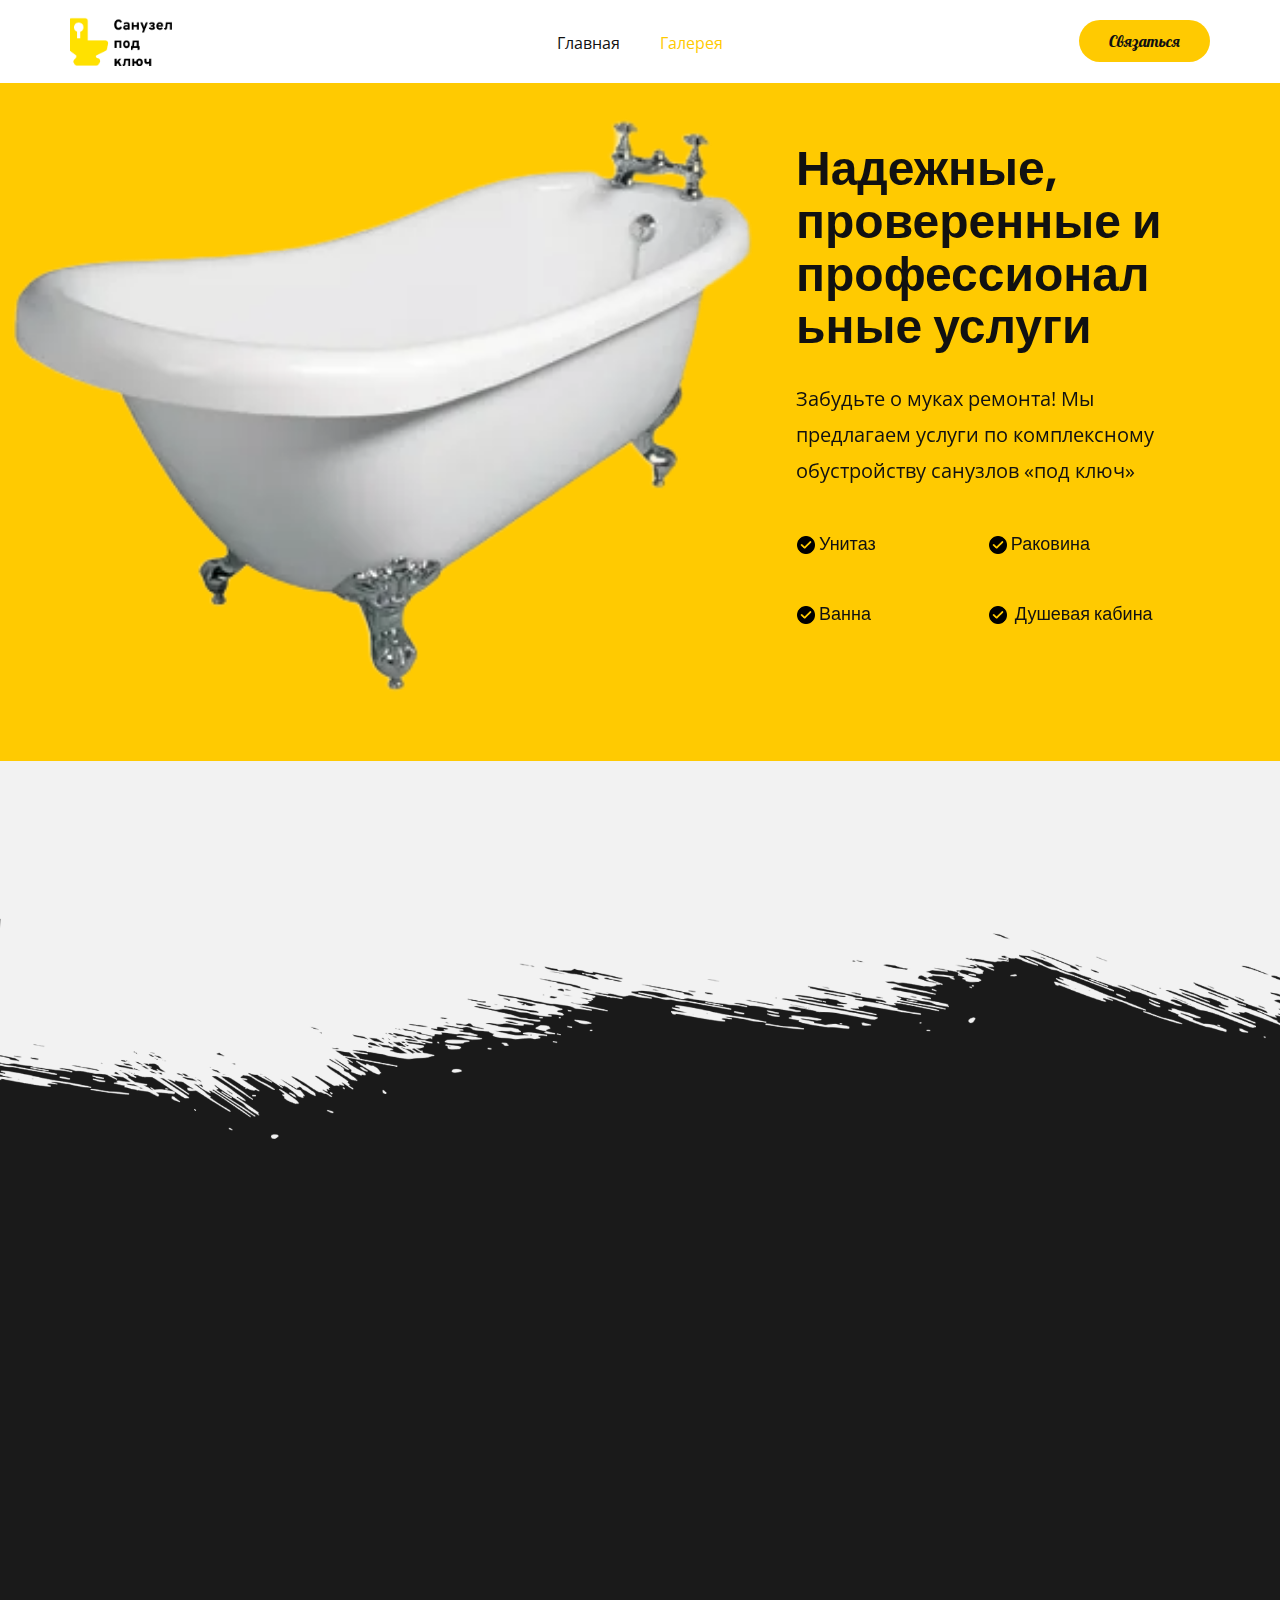
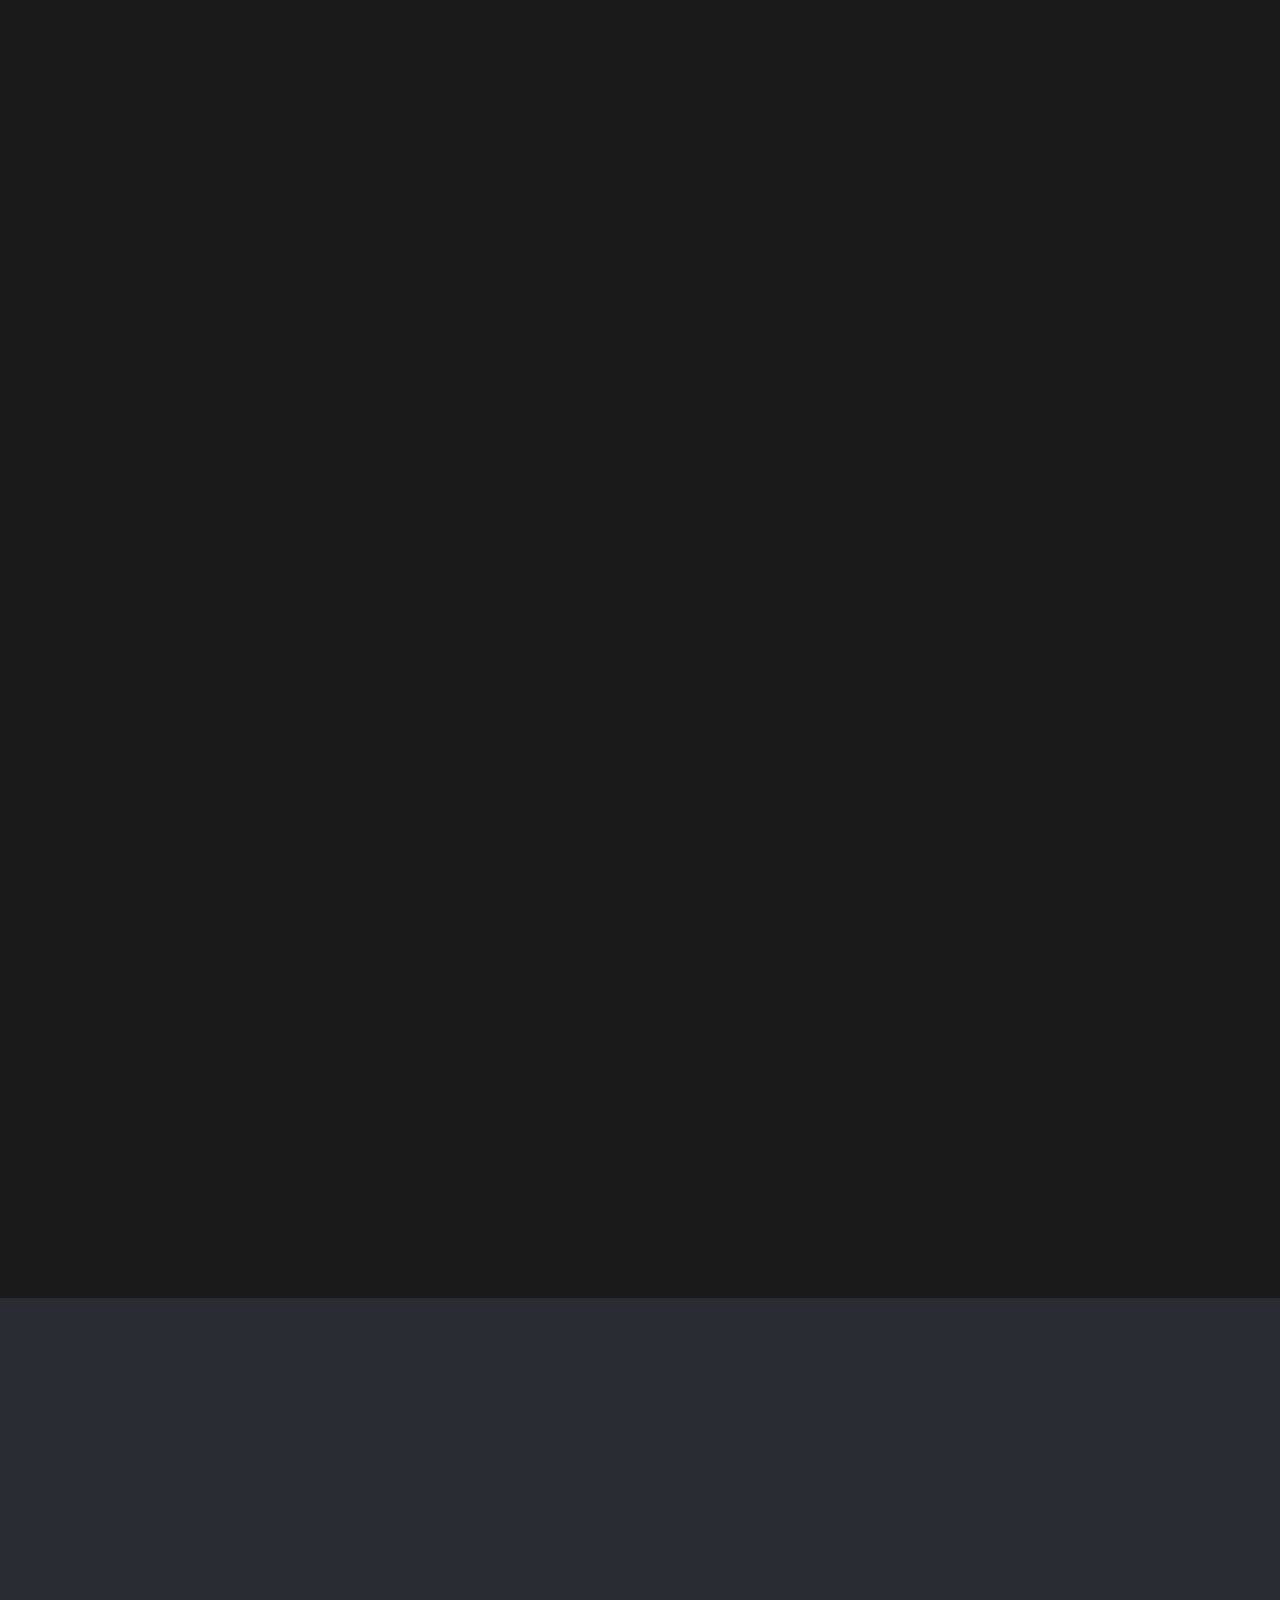
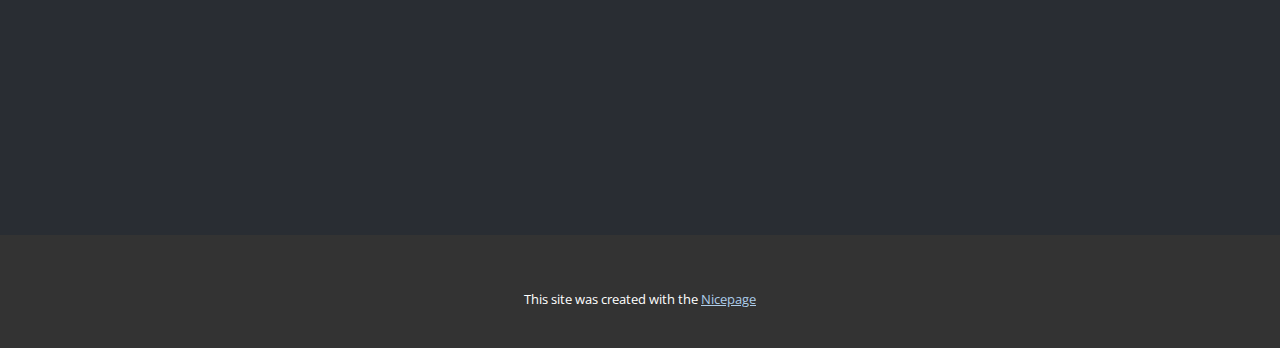
==== Галерея.html @ 9a66c344 "Add files via upload" ====
<!DOCTYPE html>
<html style="font-size: 16px;" lang="ru"><head>
    <meta name="viewport" content="width=device-width, initial-scale=1.0">
    <meta charset="utf-8">
    <meta name="keywords" content="Надежные, проверенные и профессиональные услуги, Ремонтные услуги, Услуги по ремонту дома">
    <meta name="description" content="">
    <title>Галерея</title>
    <link rel="stylesheet" href="nicepage.css" media="screen">
<link rel="stylesheet" href="Галерея.css" media="screen">
    <script class="u-script" type="text/javascript" src="jquery.js" defer=""></script>
    <script class="u-script" type="text/javascript" src="nicepage.js" defer=""></script>
    <meta name="generator" content="Nicepage 7.6.4, nicepage.com">
    
    
    
    
    
    <link id="u-theme-google-font" rel="stylesheet" href="https://fonts.googleapis.com/css?family=Titillium+Web:200,200i,300,300i,400,400i,600,600i,700,700i,900|Open+Sans:300,300i,400,400i,500,500i,600,600i,700,700i,800,800i">
    <link id="u-page-google-font" rel="stylesheet" href="https://fonts.googleapis.com/css?family=Titillium+Web:200,200i,300,300i,400,400i,600,600i,700,700i,900|Lobster:400">
    <script type="application/ld+json">{
		"@context": "http://schema.org",
		"@type": "Organization",
		"name": "",
		"logo": "images/Frame2.png"
}</script>
    <meta name="theme-color" content="#478ac9">
    <meta property="og:title" content="Галерея">
    <meta property="og:type" content="website">
  <meta data-intl-tel-input-cdn-path="intlTelInput/"></head>
  <body data-path-to-root="./" data-include-products="false" class="u-body u-xl-mode" data-lang="ru"><header class="u-clearfix u-header u-header" id="sec-8087"><div class="u-clearfix u-sheet u-valign-middle-lg u-valign-middle-md u-valign-middle-sm u-sheet-1">
        <a href="#" class="u-image u-logo u-image-1" data-image-width="129" data-image-height="62">
          <img class="u-logo-image u-logo-image-1" src="images/Frame2.png">
        </a>
        <nav class="u-menu u-menu-one-level u-offcanvas u-menu-1" data-responsive-from="SM">
          <div class="menu-collapse" style="font-size: 1rem; letter-spacing: 0px;">
            <a class="u-button-style u-custom-left-right-menu-spacing u-custom-padding-bottom u-custom-text-active-color u-custom-top-bottom-menu-spacing u-hamburger-link u-nav-link u-text-active-palette-1-base u-text-hover-palette-2-base" href="#">
              <svg class="u-svg-link" viewBox="0 0 24 24"><use xmlns:xlink="http://www.w3.org/1999/xlink" xlink:href="#menu-hamburger"></use></svg>
              <svg class="u-svg-content" version="1.1" id="menu-hamburger" viewBox="0 0 16 16" x="0px" y="0px" xmlns:xlink="http://www.w3.org/1999/xlink" xmlns="http://www.w3.org/2000/svg"><g><rect y="1" width="16" height="2"></rect><rect y="7" width="16" height="2"></rect><rect y="13" width="16" height="2"></rect>
</g></svg>
            </a>
          </div>
          <div class="u-custom-menu u-nav-container">
            <ul class="u-nav u-unstyled u-nav-1"><li class="u-nav-item"><a class="u-button-style u-nav-link u-text-active-palette-3-base u-text-hover-palette-2-base" href="./" style="padding: 10px 20px;">Главная</a>
</li><li class="u-nav-item"><a class="u-button-style u-nav-link u-text-active-palette-3-base u-text-hover-palette-2-base" href="Галерея.html" style="padding: 10px 20px;">Галерея</a>
</li></ul>
          </div>
          <div class="u-custom-menu u-nav-container-collapse">
            <div class="u-black u-container-style u-inner-container-layout u-opacity u-opacity-95 u-sidenav">
              <div class="u-inner-container-layout u-sidenav-overflow">
                <div class="u-menu-close"></div>
                <ul class="u-align-center u-nav u-popupmenu-items u-unstyled u-nav-2"><li class="u-nav-item"><a class="u-button-style u-nav-link" href="./">Главная</a>
</li><li class="u-nav-item"><a class="u-button-style u-nav-link" href="Галерея.html">Галерея</a>
</li></ul>
              </div>
            </div>
            <div class="u-black u-menu-overlay u-opacity u-opacity-70"></div>
          </div>
        </nav>
        <a href="https://wa.me/79142863040?text=%D0%97%D0%B4%D1%80%D0%B0%D0%B2%D1%81%D1%82%D0%B2%D1%83%D0%B9%D1%82%D0%B5!%20%F0%9F%91%8B%20%D0%A5%D0%BE%D1%87%D1%83%20%D0%B7%D0%B0%D0%BA%D0%B0%D0%B7%D0%B0%D1%82%D1%8C" class="u-align-center u-border-none u-btn u-btn-round u-button-style u-custom-font u-font-lobster u-hover-palette-1-dark-1 u-palette-3-base u-radius-50 u-text-active-white u-btn-1">Связаться</a>
      </div></header>
    <section class="u-align-center u-clearfix u-container-align-center u-palette-3-base u-valign-middle u-section-1" id="sec-9eb9">
      <div class="data-layout-selected u-clearfix u-gutter-0 u-layout-wrap u-layout-wrap-1">
        <div class="u-gutter-0 u-layout">
          <div class="u-layout-row">
            <div class="u-container-style u-image u-layout-cell u-shape-rectangle u-size-33-lg u-size-38-xl u-size-60-md u-size-60-sm u-size-60-xs u-image-1" data-image-width="392" data-image-height="320" data-animation-name="customAnimationIn" data-animation-duration="1500">
              <div class="u-container-layout u-container-layout-1"></div>
            </div>
            <div class="u-container-align-left-lg u-container-align-left-xl u-container-style u-layout-cell u-shape-rectangle u-size-22-xl u-size-27-lg u-size-60-md u-size-60-sm u-size-60-xs u-layout-cell-2" data-animation-name="customAnimationIn" data-animation-duration="1500" data-animation-delay="500">
              <div class="u-container-layout u-valign-middle-lg u-valign-middle-md u-valign-middle-sm u-valign-middle-xs u-container-layout-2">
                <h2 class="u-align-left u-text u-text-1" data-animation-name="customAnimationIn" data-animation-duration="1500" data-animation-delay="500">Надежные, проверенные и профессиональные услуги</h2>
                <ul class="u-align-left u-custom-list u-text u-text-2"> Забудьте о муках ремонта! Мы предлагаем услуги по комплексному обустройству санузлов «под ключ»</ul>
                <div class="u-expanded-width-lg u-expanded-width-xl u-list u-list-1">
                  <div class="u-repeater u-repeater-1">
                    <div class="u-container-align-left u-container-style u-list-item u-repeater-item">
                      <div class="u-container-layout u-similar-container u-valign-middle u-container-layout-3">
                        <h6 class="u-align-left u-text u-text-default u-text-3">
                          <span class="u-file-icon u-icon u-icon-1"><img src="images/711239.png" alt="" style=""></span>Унитаз
                        </h6>
                      </div>
                    </div>
                    <div class="u-container-align-left u-container-style u-list-item u-repeater-item">
                      <div class="u-container-layout u-similar-container u-valign-middle u-container-layout-4">
                        <h6 class="u-align-left u-text u-text-default u-text-4">
                          <span class="u-file-icon u-icon u-icon-2"><img src="images/711239.png" alt="" style=""></span>Раковина
                        </h6>
                      </div>
                    </div>
                    <div class="u-container-align-left u-container-style u-list-item u-repeater-item">
                      <div class="u-container-layout u-similar-container u-valign-middle u-container-layout-5">
                        <h6 class="u-align-left u-text u-text-default u-text-5">
                          <span class="u-file-icon u-icon u-icon-3"><img src="images/711239.png" alt="" style=""></span>Ванна
                        </h6>
                      </div>
                    </div>
                    <div class="u-container-style u-list-item u-repeater-item">
                      <div class="u-container-layout u-similar-container u-valign-middle u-container-layout-6">
                        <h6 class="u-align-left u-text u-text-default u-text-6">
                          <span class="u-file-icon u-icon u-icon-4"><img src="images/711239.png" alt="" style=""></span> Душевая кабина 
                        </h6>
                      </div>
                    </div>
                  </div>
                </div>
              </div>
            </div>
          </div>
        </div>
      </div>
    </section>
    <section class="u-clearfix u-container-align-center u-grey-90 u-section-2" id="carousel_42f3">
      <div class="custom-expanded u-container-align-center-lg u-container-align-center-md u-container-align-center-sm u-container-align-center-xl u-container-style u-expanded-width u-group u-image u-image-1" data-image-width="1980" data-image-height="1132">
        <div class="u-container-layout u-valign-top-lg u-valign-top-md u-valign-top-sm u-valign-top-xl u-container-layout-1">
          <h2 class="u-align-center u-text u-text-body-color u-text-default u-text-1" data-animation-name="customAnimationIn" data-animation-duration="1500">Услуги по ремонту дома</h2>
        </div>
      </div>
      <div class="u-list u-list-1">
        <div class="u-repeater u-repeater-1">
          <div class="u-container-align-center u-container-style u-list-item u-repeater-item u-shape-rectangle u-white u-list-item-1" data-animation-name="customAnimationIn" data-animation-duration="1500">
            <div class="u-container-layout u-similar-container u-container-layout-2">
              <img class="u-expanded-width u-image u-image-default u-image-2" src="images/9801a545-861e-408c-8f22-5eb6ae32444e.jpg" alt="" data-image-width="720" data-image-height="540" data-animation-name="customAnimationIn" data-animation-duration="1500" data-animation-delay="500">
              <h4 class="u-align-center u-text u-text-2"> Демонтаж старой сантехники и отделки</h4>
              <p class="u-align-center u-text u-text-3"> Полное удаление существующих сантехнических приборов, плитки, кафеля, труб и других элементов</p>
              <a href="https://wa.me/79142863040?text=%D0%97%D0%B4%D1%80%D0%B0%D0%B2%D1%81%D1%82%D1%83%D0%B9%D1%82%D0%B5%2C%20" class="u-border-1 u-border-active-black u-border-hover-black u-border-no-left u-border-no-right u-border-no-top u-border-palette-3-base u-bottom-left-radius-0 u-bottom-right-radius-0 u-btn u-button-style u-none u-radius-0 u-text-active-black u-text-body-color u-text-hover-black u-top-left-radius-0 u-top-right-radius-0 u-btn-1">более</a>
            </div>
          </div>
          <div class="u-container-align-center u-container-style u-list-item u-repeater-item u-shape-rectangle u-video-cover u-white u-list-item-2" data-animation-name="customAnimationIn" data-animation-duration="1500">
            <div class="u-container-layout u-similar-container u-container-layout-3">
              <img class="u-expanded-width u-image u-image-default u-image-3" src="images/3b8713b0-28b4-4781-8b70-56926ff6fe3f.jpg" alt="" data-image-width="1024" data-image-height="767" data-animation-name="customAnimationIn" data-animation-duration="1500" data-animation-delay="500">
              <h4 class="u-align-center u-text u-text-4"> Замена и монтаж инженерных коммуникаций</h4>
              <p class="u-align-center u-text u-text-5"> Установка новых труб водоснабжения и канализации, электропроводки, вентиляции (при необходимости)</p>
              <a href="https://wa.me/79142863040?text=%D0%97%D0%B4%D1%80%D0%B0%D0%B2%D1%81%D1%82%D1%83%D0%B9%D1%82%D0%B5%2C%20" class="u-border-1 u-border-active-black u-border-hover-black u-border-no-left u-border-no-right u-border-no-top u-border-palette-3-base u-bottom-left-radius-0 u-bottom-right-radius-0 u-btn u-button-style u-none u-radius-0 u-text-active-black u-text-body-color u-text-hover-black u-top-left-radius-0 u-top-right-radius-0 u-btn-2">более</a>
            </div>
          </div>
          <div class="u-container-align-center u-container-style u-list-item u-repeater-item u-shape-rectangle u-video-cover u-white u-list-item-3" data-animation-name="customAnimationIn" data-animation-duration="1500">
            <div class="u-container-layout u-similar-container u-container-layout-4">
              <img class="u-expanded-width u-image u-image-default u-image-4" src="images/6793c546-1911-4215-a4c8-1e9857c5fb54.jpg" alt="" data-image-width="720" data-image-height="478" data-animation-name="customAnimationIn" data-animation-duration="1500" data-animation-delay="500">
              <h4 class="u-align-center u-text u-text-6"> Выравнивание стен и пола</h4>
              <p class="u-align-center u-text u-text-7"> Подготовка поверхностей под финишную отделку, включая штукатурку, стяжку или другие методы выравнивания</p>
              <a href="https://wa.me/79142863040?text=%D0%97%D0%B4%D1%80%D0%B0%D0%B2%D1%81%D1%82%D1%83%D0%B9%D1%82%D0%B5%2C%20" class="u-border-1 u-border-active-black u-border-hover-black u-border-no-left u-border-no-right u-border-no-top u-border-palette-3-base u-bottom-left-radius-0 u-bottom-right-radius-0 u-btn u-button-style u-none u-radius-0 u-text-active-black u-text-body-color u-text-hover-black u-top-left-radius-0 u-top-right-radius-0 u-btn-3">более</a>
            </div>
          </div>
          <div class="u-container-align-center u-container-style u-list-item u-repeater-item u-shape-rectangle u-video-cover u-white u-list-item-4" data-animation-name="customAnimationIn" data-animation-duration="1500">
            <div class="u-container-layout u-similar-container u-container-layout-5">
              <img class="u-expanded-width u-image u-image-default u-image-5" src="images/0df9e9aa-82dd-4b32-9710-0479b8a39a1d.jpg" alt="" data-image-width="907" data-image-height="600" data-animation-name="customAnimationIn" data-animation-duration="1500" data-animation-delay="500">
              <h4 class="u-align-center u-text u-text-8"> Гидроизоляция</h4>
              <p class="u-align-center u-text u-text-9"> Обработка поверхностей специальными материалами для защиты от протечек и влаги</p>
              <a href="https://wa.me/79142863040?text=%D0%97%D0%B4%D1%80%D0%B0%D0%B2%D1%81%D1%82%D1%83%D0%B9%D1%82%D0%B5%2C%20" class="u-border-1 u-border-active-black u-border-hover-black u-border-no-left u-border-no-right u-border-no-top u-border-palette-3-base u-bottom-left-radius-0 u-bottom-right-radius-0 u-btn u-button-style u-none u-radius-0 u-text-active-black u-text-body-color u-text-hover-black u-top-left-radius-0 u-top-right-radius-0 u-btn-4">более</a>
            </div>
          </div>
          <div class="u-container-align-center u-container-style u-list-item u-repeater-item u-shape-rectangle u-video-cover u-white u-list-item-5" data-animation-name="customAnimationIn" data-animation-duration="1500">
            <div class="u-container-layout u-similar-container u-container-layout-6">
              <img class="u-expanded-width u-image u-image-default u-image-6" src="images/3acc1575-b8d4-4ff4-a836-83be0a77e858.jpg" alt="" data-image-width="921" data-image-height="771" data-animation-name="customAnimationIn" data-animation-duration="1500" data-animation-delay="500">
              <h4 class="u-align-center u-text u-text-10"> Укладка плитки и керамогранита</h4>
              <p class="u-align-center u-text u-text-11"> Полная облицовка стен и пола выбранным материалом с учетом дизайна и пожеланий заказчика</p>
              <a href="https://wa.me/79142863040?text=%D0%97%D0%B4%D1%80%D0%B0%D0%B2%D1%81%D1%82%D1%83%D0%B9%D1%82%D0%B5%2C%20" class="u-border-1 u-border-active-black u-border-hover-black u-border-no-left u-border-no-right u-border-no-top u-border-palette-3-base u-bottom-left-radius-0 u-bottom-right-radius-0 u-btn u-button-style u-none u-radius-0 u-text-active-black u-text-body-color u-text-hover-black u-top-left-radius-0 u-top-right-radius-0 u-btn-5">более</a>
            </div>
          </div>
          <div class="u-container-align-center u-container-style u-list-item u-repeater-item u-shape-rectangle u-video-cover u-white u-list-item-6" data-animation-name="customAnimationIn" data-animation-duration="1500">
            <div class="u-container-layout u-similar-container u-container-layout-7">
              <img class="u-expanded-width u-image u-image-default u-image-7" src="images/3343b7f2-f7bc-4f49-964b-4ce12bfbbf09.jpg" alt="" data-image-width="640" data-image-height="426" data-animation-name="customAnimationIn" data-animation-duration="1500" data-animation-delay="500">
              <h4 class="u-align-center u-text u-text-12"> Установка сантехники</h4>
              <p class="u-align-center u-text u-text-13"> Монтаж унитаза, ванны или душевой кабины, раковины, смесителей и других сантехнических приборов</p>
              <a href="https://wa.me/79142863040?text=%D0%97%D0%B4%D1%80%D0%B0%D0%B2%D1%81%D1%82%D1%83%D0%B9%D1%82%D0%B5%2C%20" class="u-border-1 u-border-active-black u-border-hover-black u-border-no-left u-border-no-right u-border-no-top u-border-palette-3-base u-bottom-left-radius-0 u-bottom-right-radius-0 u-btn u-button-style u-none u-radius-0 u-text-active-black u-text-body-color u-text-hover-black u-top-left-radius-0 u-top-right-radius-0 u-btn-6">более</a>
            </div>
          </div>
          <div class="u-container-align-center u-container-style u-list-item u-repeater-item u-shape-rectangle u-video-cover u-white u-list-item-7" data-animation-name="customAnimationIn" data-animation-duration="1500">
            <div class="u-container-layout u-similar-container u-container-layout-8">
              <img class="u-expanded-width u-image u-image-default u-image-8" src="images/76a66b81-14d6-48b7-846d-69d924cca80f.jpg" alt="" data-image-width="1024" data-image-height="768" data-animation-name="customAnimationIn" data-animation-duration="1500" data-animation-delay="500">
              <h4 class="u-align-center u-text u-text-14"> Монтаж подвесных потолков (при необходимости)</h4>
              <p class="u-align-center u-text u-text-15"> Установка потолков из гипсокартона, пластика или других материалов</p>
              <a href="https://wa.me/79142863040?text=%D0%97%D0%B4%D1%80%D0%B0%D0%B2%D1%81%D1%82%D1%83%D0%B9%D1%82%D0%B5%2C%20" class="u-border-1 u-border-active-black u-border-hover-black u-border-no-left u-border-no-right u-border-no-top u-border-palette-3-base u-bottom-left-radius-0 u-bottom-right-radius-0 u-btn u-button-style u-none u-radius-0 u-text-active-black u-text-body-color u-text-hover-black u-top-left-radius-0 u-top-right-radius-0 u-btn-7">более</a>
            </div>
          </div>
          <div class="u-container-align-center u-container-style u-list-item u-repeater-item u-shape-rectangle u-video-cover u-white u-list-item-8" data-animation-name="customAnimationIn" data-animation-duration="1500">
            <div class="u-container-layout u-similar-container u-container-layout-9">
              <img class="u-expanded-width u-image u-image-default u-image-9" src="images/325c19c7-7623-495a-afba-91f4fcc98040.jpg" alt="" data-image-width="1083" data-image-height="720" data-animation-name="customAnimationIn" data-animation-duration="1500" data-animation-delay="500">
              <h4 class="u-align-center u-text u-text-16"> Установка освещения и электрофурнитуры</h4>
              <p class="u-align-center u-text u-text-17"> Монтаж светильников, выключателей, розеток и других электротехнических элементов</p>
              <a href="https://wa.me/79142863040?text=%D0%97%D0%B4%D1%80%D0%B0%D0%B2%D1%81%D1%82%D1%83%D0%B9%D1%82%D0%B5%2C%20" class="u-border-1 u-border-active-black u-border-hover-black u-border-no-left u-border-no-right u-border-no-top u-border-palette-3-base u-bottom-left-radius-0 u-bottom-right-radius-0 u-btn u-button-style u-none u-radius-0 u-text-active-black u-text-body-color u-text-hover-black u-top-left-radius-0 u-top-right-radius-0 u-btn-8">более</a>
            </div>
          </div>
          <div class="u-container-align-center u-container-style u-list-item u-repeater-item u-shape-rectangle u-video-cover u-white u-list-item-9" data-animation-name="customAnimationIn" data-animation-duration="1500">
            <div class="u-container-layout u-similar-container u-container-layout-10">
              <img class="u-expanded-width u-image u-image-default u-image-10" src="images/c8816fa2-71f1-4cd1-ae30-367daa8d033f.jpg" alt="" data-image-width="1024" data-image-height="1024" data-animation-name="customAnimationIn" data-animation-duration="1500" data-animation-delay="500">
              <h4 class="u-align-center u-text u-text-18"> Уборка и вывоз мусора</h4>
              <p class="u-align-center u-text u-text-19"> Полная уборка помещения после завершения ремонтных работ и вывоз строительного мусора</p>
              <a href="https://wa.me/79142863040?text=%D0%97%D0%B4%D1%80%D0%B0%D0%B2%D1%81%D1%82%D1%83%D0%B9%D1%82%D0%B5%2C%20" class="u-border-1 u-border-active-black u-border-hover-black u-border-no-left u-border-no-right u-border-no-top u-border-palette-3-base u-bottom-left-radius-0 u-bottom-right-radius-0 u-btn u-button-style u-none u-radius-0 u-text-active-black u-text-body-color u-text-hover-black u-top-left-radius-0 u-top-right-radius-0 u-btn-9">более</a>
            </div>
          </div>
        </div>
      </div>
    </section>
    <section class="u-clearfix u-container-align-center u-palette-5-dark-3 u-section-3" id="sec-f7f5">
      <div class="u-clearfix u-sheet u-valign-middle u-sheet-1">
        <div class="data-layout-selected u-clearfix u-expanded-width u-layout-wrap u-layout-wrap-1">
          <div class="u-layout">
            <div class="u-layout-row">
              <div class="u-container-style u-layout-cell u-size-30 u-layout-cell-1" data-animation-name="customAnimationIn" data-animation-duration="1500" data-animation-delay="500" data-animation-direction="">
                <div class="u-container-layout u-valign-top u-container-layout-1">
                  <span class="u-align-center u-file-icon u-icon u-icon-1"><img src="images/733585.png" alt=""></span>
                  <h4 class="u-align-center u-text u-text-1">Поддержка WhatsApp</h4>
                  <p class="u-align-center u-text u-text-default-lg u-text-default-md u-text-default-xl u-text-2">Добавьте нас в WhatsApp и отправляйте запросы для мгновенного ответа.</p>
                  <a href="https://wa.me/79142863040?text=%D0%97%D0%B4%D1%80%D0%B0%D0%B2%D1%81%D1%82%D0%B2%D1%83%D0%B9%D1%82%D0%B5!%20%F0%9F%91%8B%20%D0%A5%D0%BE%D1%87%D1%83%20%D0%B7%D0%B0%D0%BA%D0%B0%D0%B7%D0%B0%D1%82%D1%8C" class="u-active-palette-3-light-1 u-btn u-button-style u-custom u-hover-palette-3-light-1 u-palette-3-base u-btn-1" data-animation-name="" data-animation-duration="0" data-animation-delay="0" data-animation-direction="">+7 914 286-30-40 </a>
                </div>
              </div>
              <div class="cell-temp-clone u-container-style u-layout-cell u-size-30 u-layout-cell-2" data-animation-name="customAnimationIn" data-animation-duration="1500" data-animation-delay="500" data-animation-direction="">
                <div class="u-container-layout u-valign-top-lg u-valign-top-md u-valign-top-sm u-valign-top-xs u-container-layout-2">
                  <span class="u-align-center u-file-icon u-icon u-icon-2"><img src="images/Frame14255.png" alt=""></span>
                  <h4 class="u-align-center u-text u-text-3">SOTORU</h4>
                  <p class="u-align-center u-text u-text-4">Наш Разработчик и Пиар-Агент<br>
                    <br>Свяжитесь с нами!
                  </p>
                  <a href="https://t.me/sotoru_profile" class="u-active-palette-3-light-1 u-btn u-button-style u-custom u-hover-palette-3-light-1 u-palette-3-base u-btn-2" data-animation-name="" data-animation-duration="0" data-animation-delay="0" data-animation-direction="">sOTORU </a>
                </div>
              </div>
            </div>
          </div>
        </div>
      </div>
    </section>
    
    
    
    <footer class="u-align-center u-clearfix u-container-align-center u-footer u-grey-80 u-footer" id="sec-d364"><div class="u-clearfix u-sheet u-sheet-1"></div></footer>
    <section class="u-backlink u-clearfix u-grey-80">
      <p class="u-text">
        <span>This site was created with the </span>
        <a class="u-link" href="https://nicepage.com/" target="_blank" rel="nofollow">
          <span>Nicepage</span>
        </a>
      </p>
    </section>
  
</body></html>
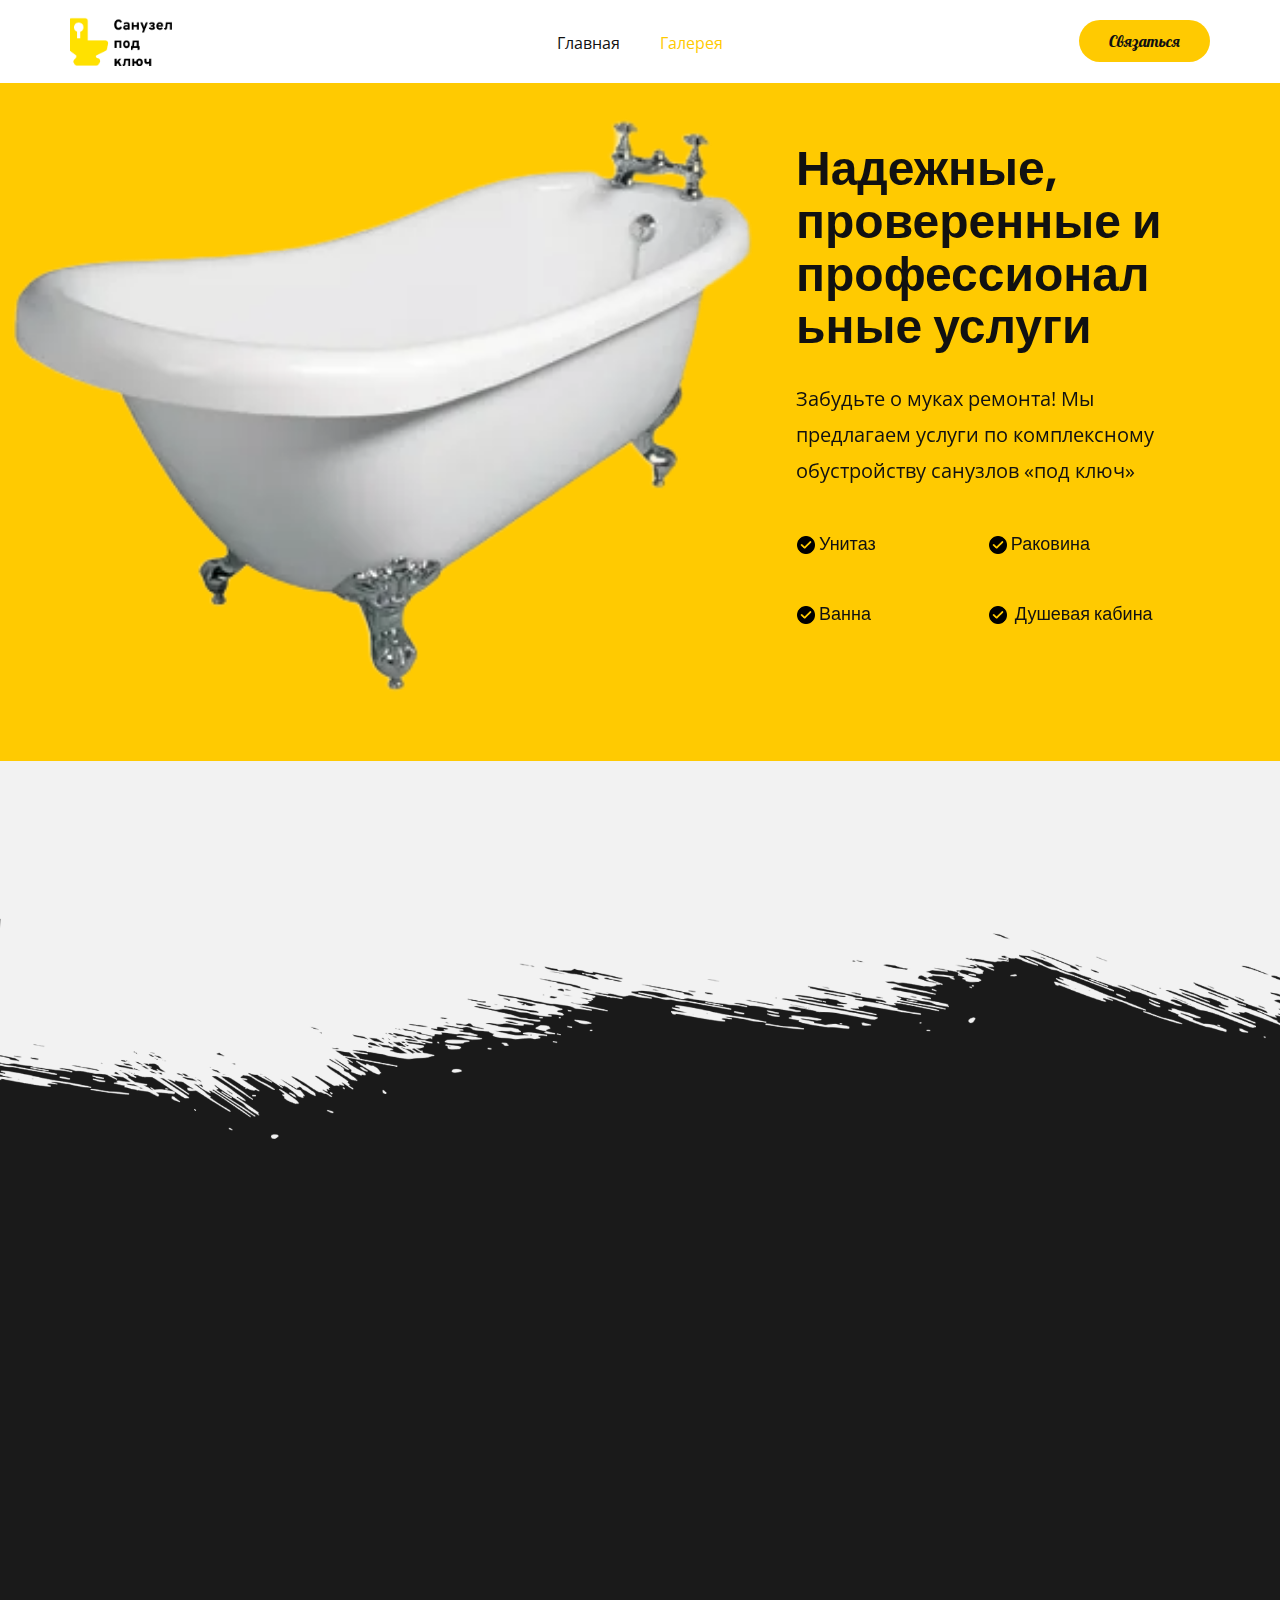
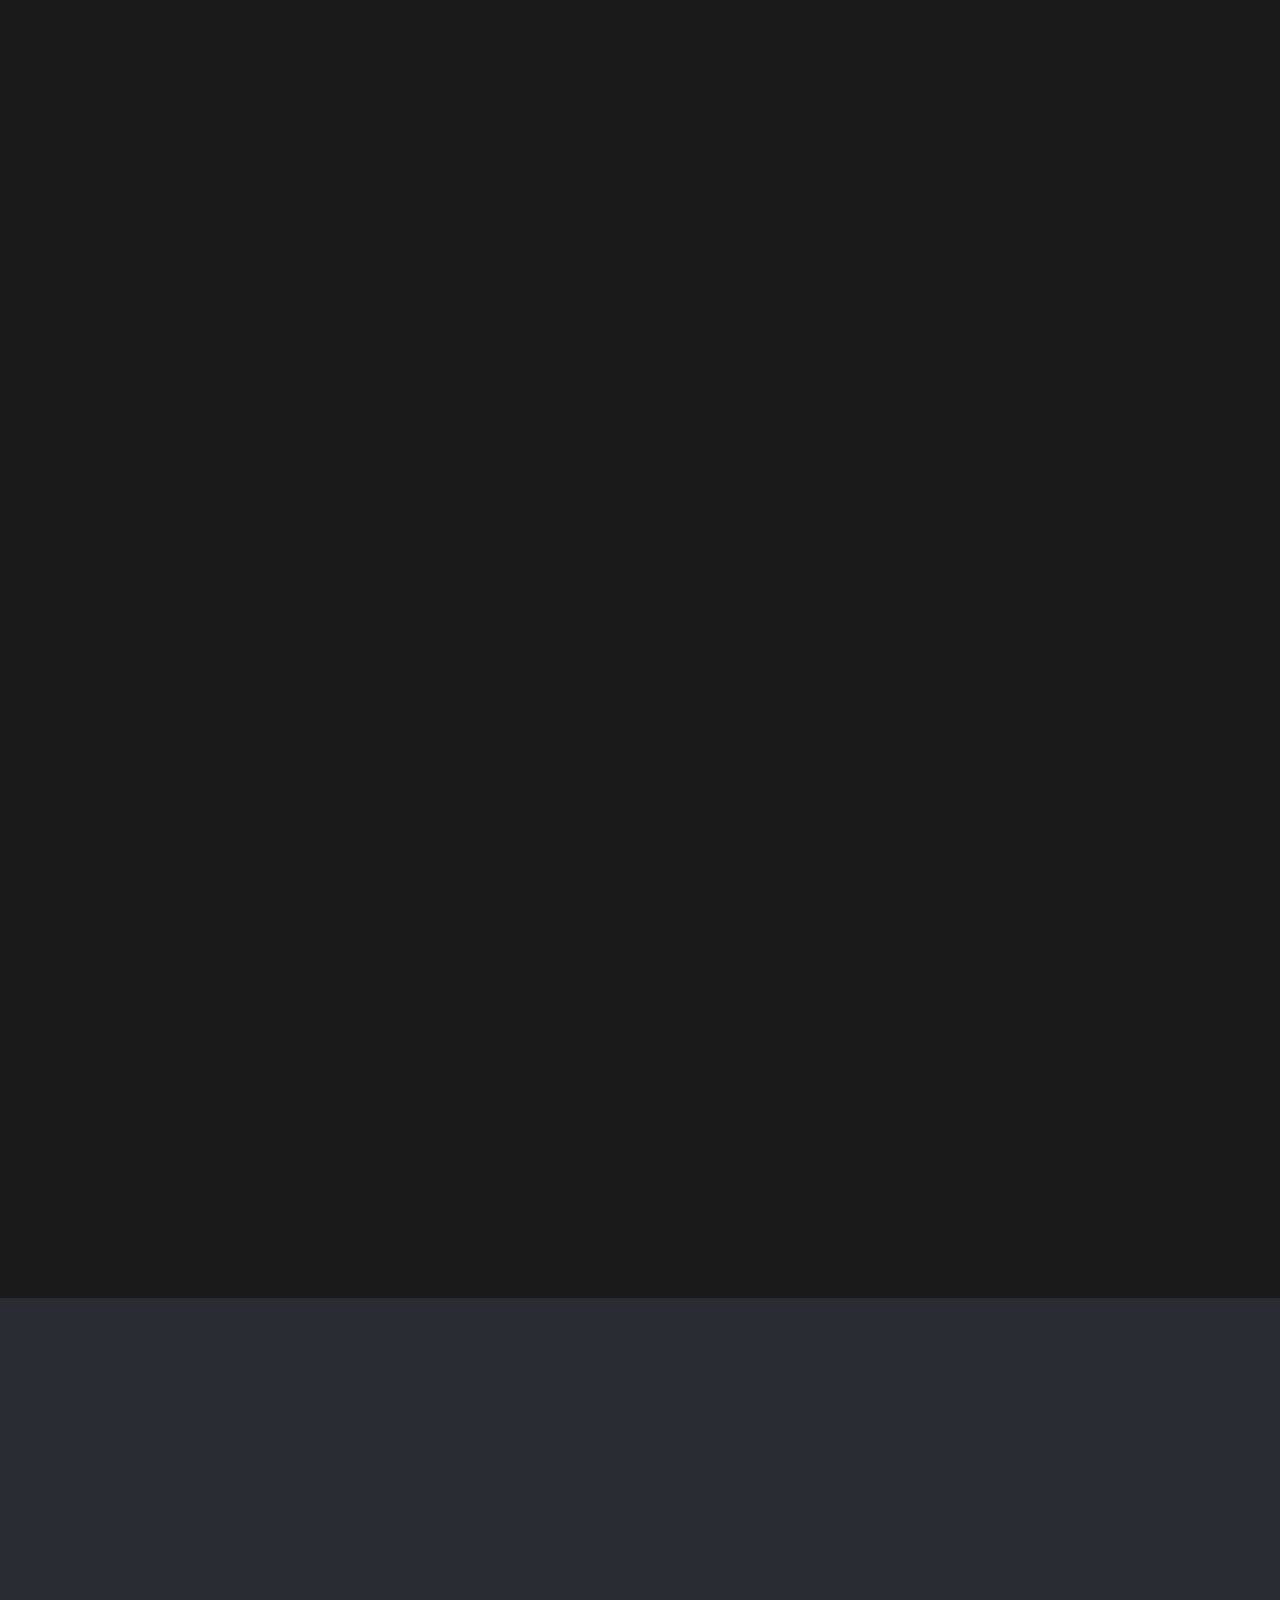
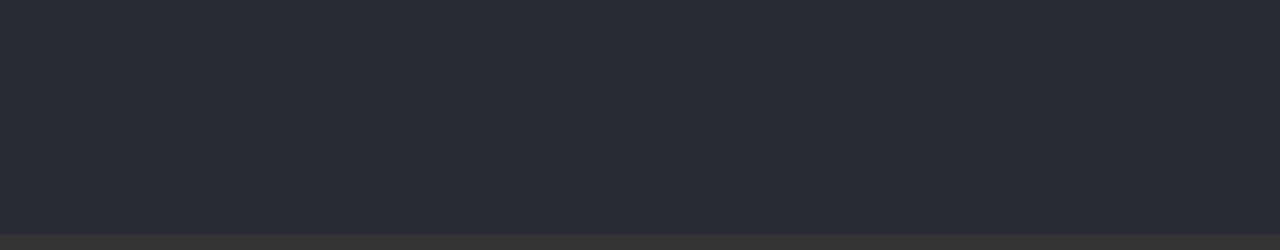
==== commit a64fd3b5: "Update Галерея.html" ====
--- a/Галерея.html
+++ b/Галерея.html
@@ -222,13 +222,6 @@
     
     
     <footer class="u-align-center u-clearfix u-container-align-center u-footer u-grey-80 u-footer" id="sec-d364"><div class="u-clearfix u-sheet u-sheet-1"></div></footer>
-    <section class="u-backlink u-clearfix u-grey-80">
-      <p class="u-text">
-        <span>This site was created with the </span>
-        <a class="u-link" href="https://nicepage.com/" target="_blank" rel="nofollow">
-          <span>Nicepage</span>
-        </a>
-      </p>
-    </section>
+
   
-</body></html>+</body></html>
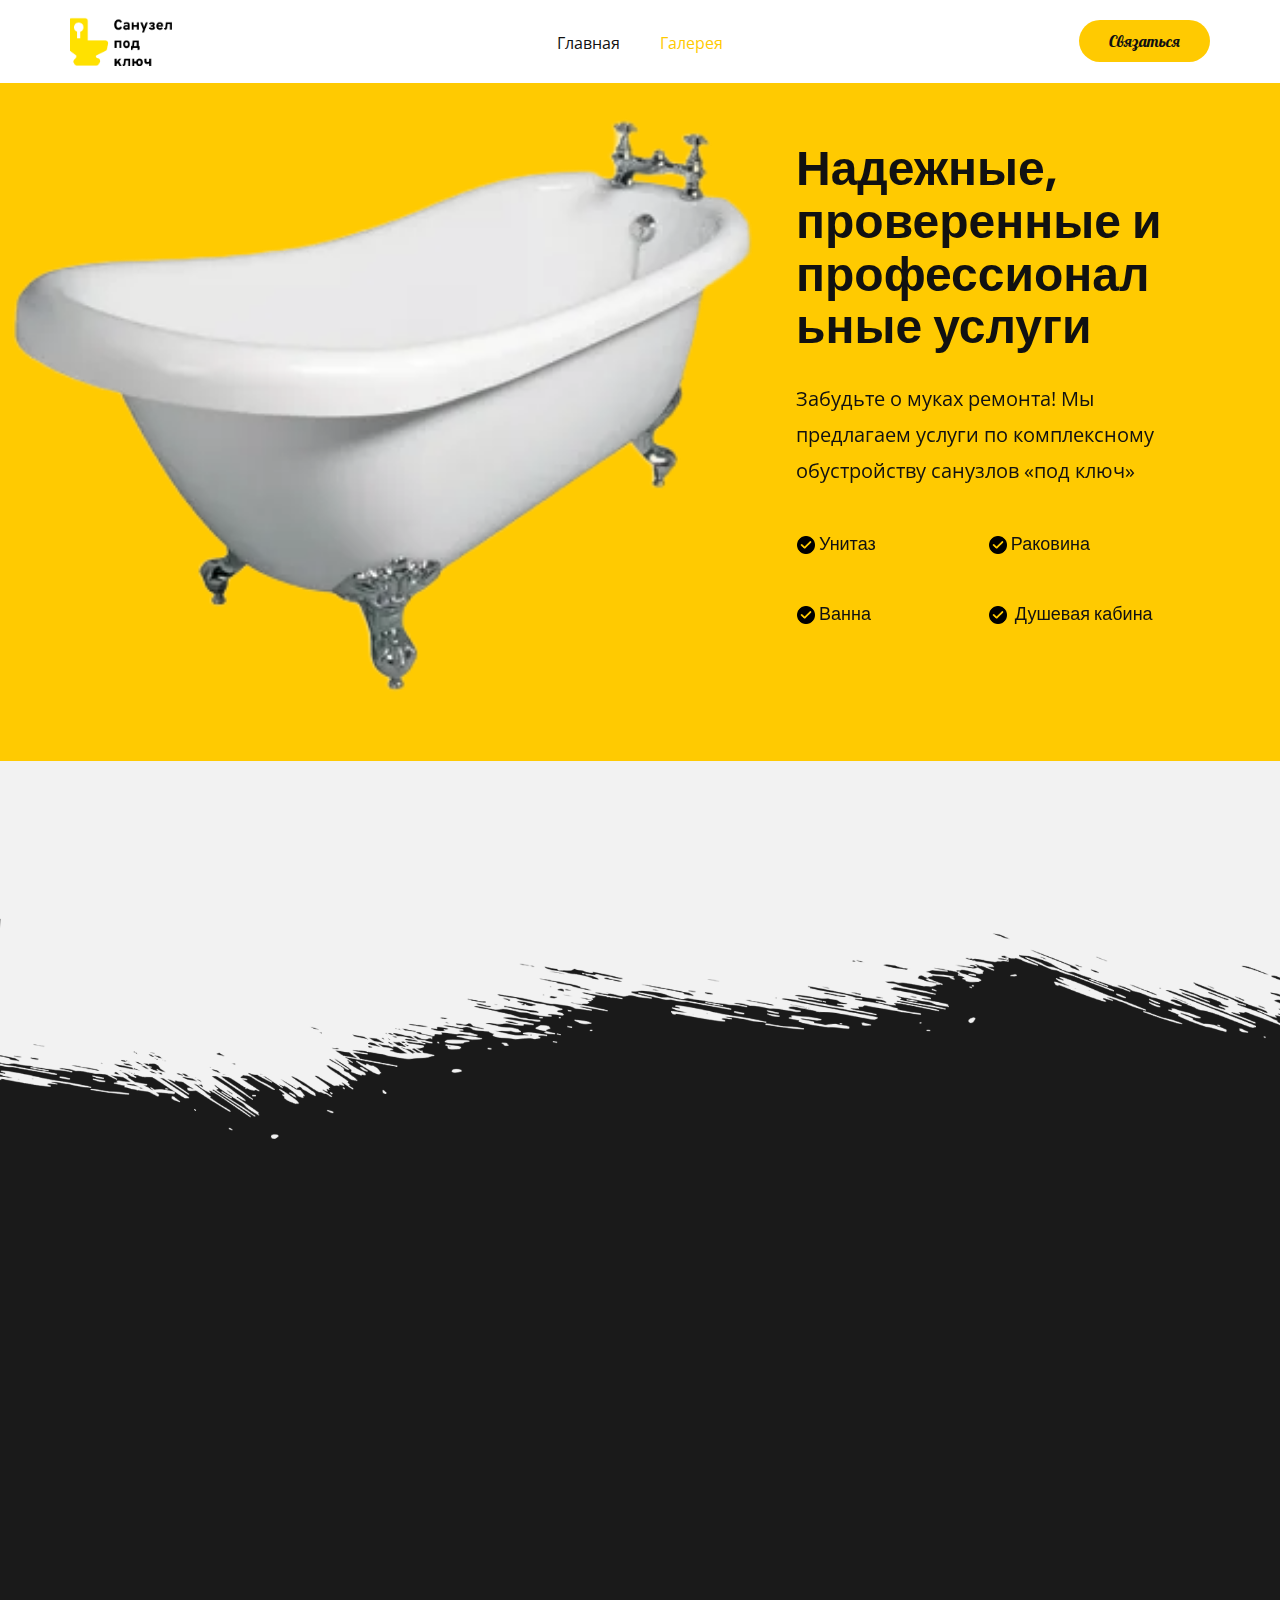
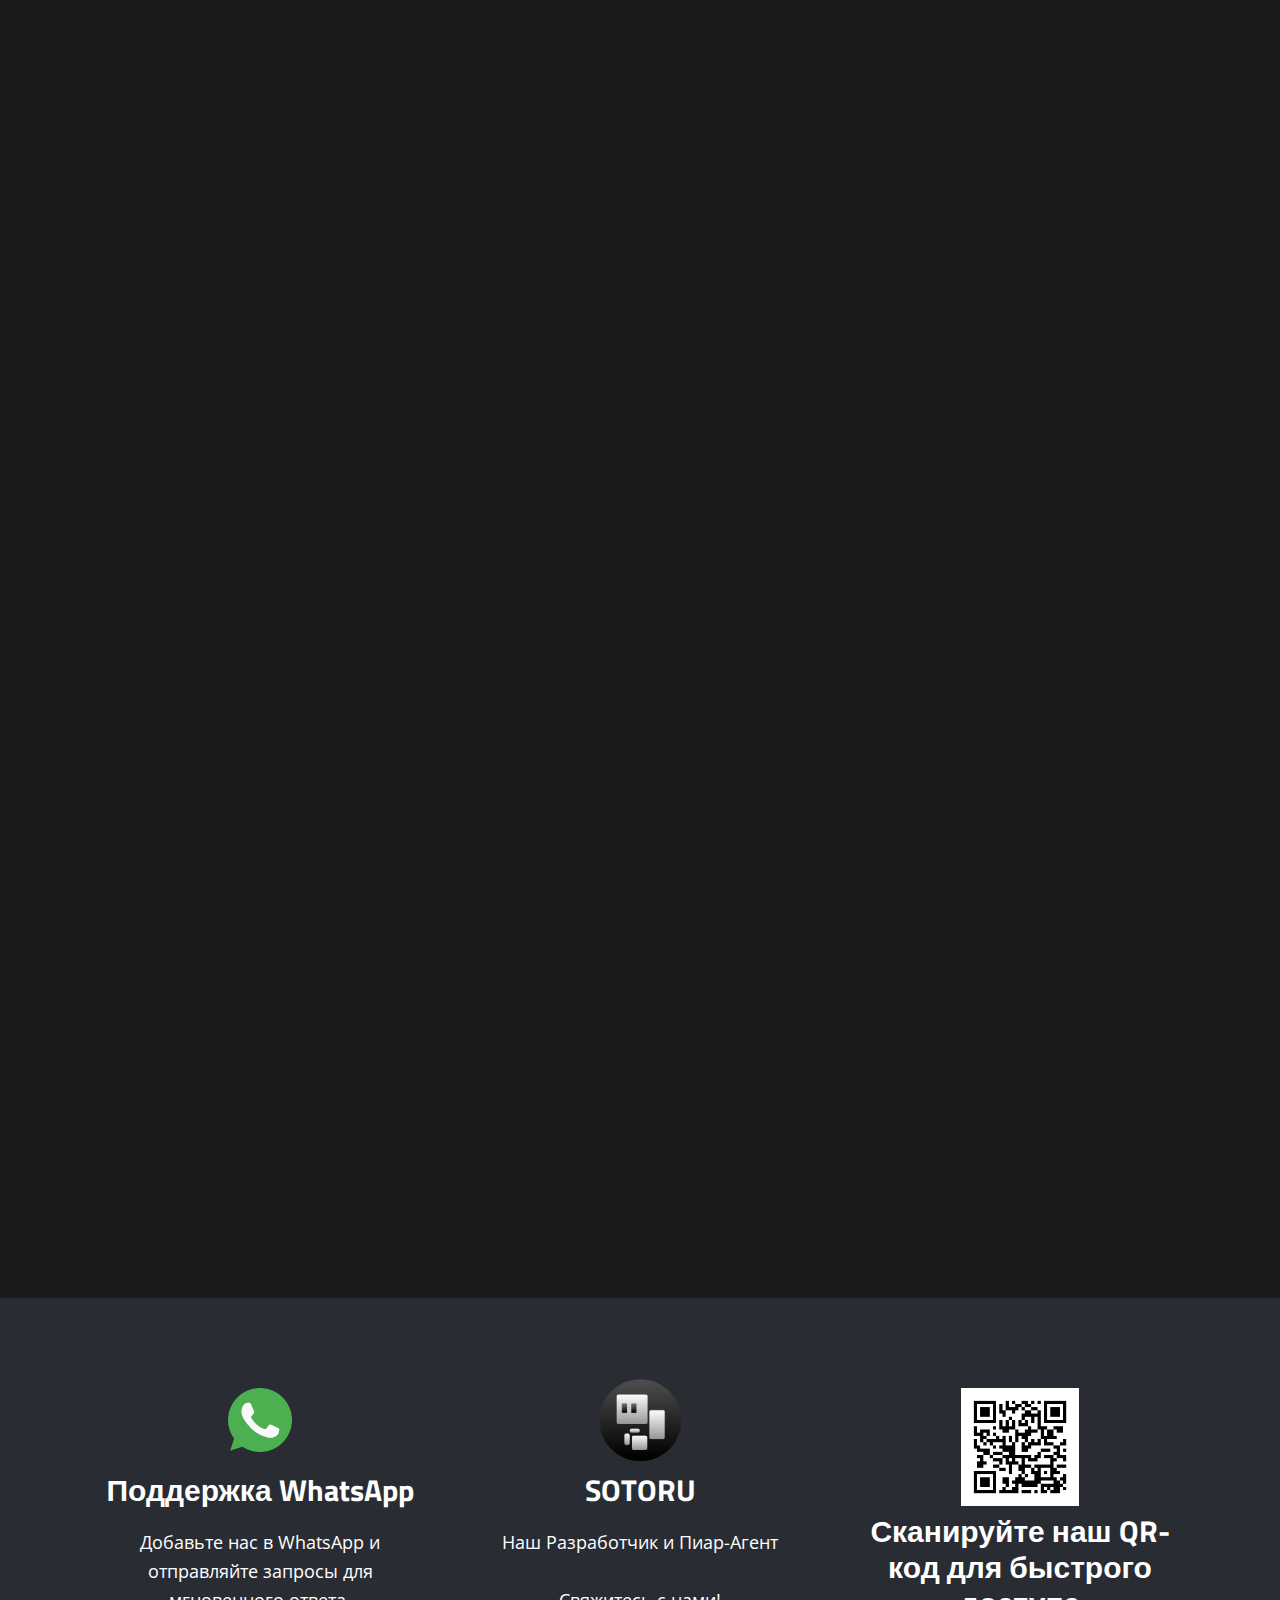
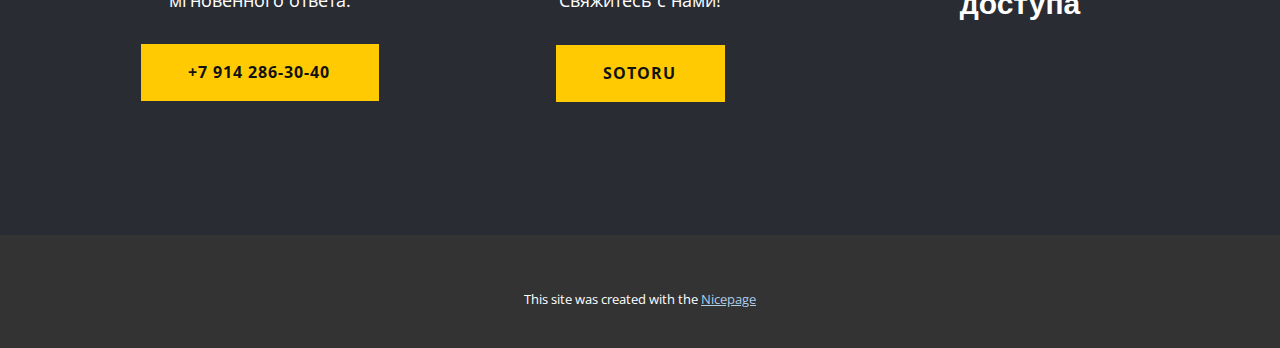
==== commit 44182046: "Add files via upload" ====
--- a/Галерея.html
+++ b/Галерея.html
@@ -190,12 +190,12 @@
         </div>
       </div>
     </section>
-    <section class="u-clearfix u-container-align-center u-palette-5-dark-3 u-section-3" id="sec-f7f5">
-      <div class="u-clearfix u-sheet u-valign-middle u-sheet-1">
+    <section class="u-clearfix u-container-align-center u-palette-5-dark-3 u-section-3" id="sec-2678">
+      <div class="u-clearfix u-sheet u-valign-middle-lg u-valign-middle-md u-valign-middle-sm u-valign-middle-xl u-sheet-1">
         <div class="data-layout-selected u-clearfix u-expanded-width u-layout-wrap u-layout-wrap-1">
-          <div class="u-layout">
+          <div class="u-gutter-0 u-layout">
             <div class="u-layout-row">
-              <div class="u-container-style u-layout-cell u-size-30 u-layout-cell-1" data-animation-name="customAnimationIn" data-animation-duration="1500" data-animation-delay="500" data-animation-direction="">
+              <div class="u-container-align-center u-container-style u-layout-cell u-shape-rectangle u-size-20 u-size-20-md u-layout-cell-1">
                 <div class="u-container-layout u-valign-top u-container-layout-1">
                   <span class="u-align-center u-file-icon u-icon u-icon-1"><img src="images/733585.png" alt=""></span>
                   <h4 class="u-align-center u-text u-text-1">Поддержка WhatsApp</h4>
@@ -203,8 +203,8 @@
                   <a href="https://wa.me/79142863040?text=%D0%97%D0%B4%D1%80%D0%B0%D0%B2%D1%81%D1%82%D0%B2%D1%83%D0%B9%D1%82%D0%B5!%20%F0%9F%91%8B%20%D0%A5%D0%BE%D1%87%D1%83%20%D0%B7%D0%B0%D0%BA%D0%B0%D0%B7%D0%B0%D1%82%D1%8C" class="u-active-palette-3-light-1 u-btn u-button-style u-custom u-hover-palette-3-light-1 u-palette-3-base u-btn-1" data-animation-name="" data-animation-duration="0" data-animation-delay="0" data-animation-direction="">+7 914 286-30-40 </a>
                 </div>
               </div>
-              <div class="cell-temp-clone u-container-style u-layout-cell u-size-30 u-layout-cell-2" data-animation-name="customAnimationIn" data-animation-duration="1500" data-animation-delay="500" data-animation-direction="">
-                <div class="u-container-layout u-valign-top-lg u-valign-top-md u-valign-top-sm u-valign-top-xs u-container-layout-2">
+              <div class="u-container-style u-layout-cell u-shape-rectangle u-size-20 u-size-20-md u-layout-cell-2">
+                <div class="u-container-layout u-valign-top-lg u-valign-top-md u-valign-top-sm u-container-layout-2">
                   <span class="u-align-center u-file-icon u-icon u-icon-2"><img src="images/Frame14255.png" alt=""></span>
                   <h4 class="u-align-center u-text u-text-3">SOTORU</h4>
                   <p class="u-align-center u-text u-text-4">Наш Разработчик и Пиар-Агент<br>
@@ -213,6 +213,12 @@
                   <a href="https://t.me/sotoru_profile" class="u-active-palette-3-light-1 u-btn u-button-style u-custom u-hover-palette-3-light-1 u-palette-3-base u-btn-2" data-animation-name="" data-animation-duration="0" data-animation-delay="0" data-animation-direction="">sOTORU </a>
                 </div>
               </div>
+              <div class="u-align-center u-container-align-center-lg u-container-align-center-md u-container-align-center-sm u-container-align-center-xl u-container-style u-layout-cell u-size-20 u-size-20-md u-layout-cell-3">
+                <div class="u-container-layout u-valign-top u-container-layout-3">
+                  <span class="u-align-center u-file-icon u-icon u-icon-3"><img src="images/qr-code.gif" alt=""></span>
+                  <h4 class="u-align-center u-text u-text-5"> Сканируйте наш QR- код для быстрого доступа</h4>
+                </div>
+              </div>
             </div>
           </div>
         </div>
@@ -222,6 +228,13 @@
     
     
     <footer class="u-align-center u-clearfix u-container-align-center u-footer u-grey-80 u-footer" id="sec-d364"><div class="u-clearfix u-sheet u-sheet-1"></div></footer>
-
+    <section class="u-backlink u-clearfix u-grey-80">
+      <p class="u-text">
+        <span>This site was created with the </span>
+        <a class="u-link" href="https://nicepage.com/" target="_blank" rel="nofollow">
+          <span>Nicepage</span>
+        </a>
+      </p>
+    </section>
   
-</body></html>
+</body></html>--- a/Галерея.css
+++ b/Галерея.css
@@ -978,11 +978,6 @@
 
 .u-section-3 .u-layout-cell-1 {
   min-height: 417px;
-  --animation-custom_in-translate_x: 0px;
-  --animation-custom_in-translate_y: 300px;
-  --animation-custom_in-opacity: 0;
-  --animation-custom_in-rotate: 0deg;
-  --animation-custom_in-scale: 0.3;
 }
 
 .u-section-3 .u-container-layout-1 {
@@ -1016,11 +1011,6 @@
 
 .u-section-3 .u-layout-cell-2 {
   min-height: 417px;
-  --animation-custom_in-translate_x: 0px;
-  --animation-custom_in-translate_y: 300px;
-  --animation-custom_in-opacity: 0;
-  --animation-custom_in-rotate: 0deg;
-  --animation-custom_in-scale: 0.3;
 }
 
 .u-section-3 .u-container-layout-2 {
@@ -1053,17 +1043,47 @@
   padding: 17px 49px 17px 47px;
 }
 
+.u-section-3 .u-layout-cell-3 {
+  min-height: 417px;
+}
+
+.u-section-3 .u-container-layout-3 {
+  padding: 30px;
+}
+
+.u-section-3 .u-icon-3 {
+  width: 118px;
+  height: 118px;
+  margin: 0 auto;
+  padding: 0;
+}
+
+.u-section-3 .u-text-5 {
+  font-weight: 700;
+  margin: 7px 0 0;
+}
+
 @media (max-width: 1199px) {
   .u-section-3 .u-sheet-1 {
-    min-height: 428px;
+    min-height: 464px;
   }
 
   .u-section-3 .u-layout-cell-1 {
     min-height: 344px;
+    --animation-custom_in-translate_x: 0px;
+    --animation-custom_in-translate_y: 300px;
+    --animation-custom_in-opacity: 0;
+    --animation-custom_in-rotate: 0deg;
+    --animation-custom_in-scale: 0.3;
   }
 
   .u-section-3 .u-layout-cell-2 {
     min-height: 344px;
+    --animation-custom_in-translate_x: 0px;
+    --animation-custom_in-translate_y: 300px;
+    --animation-custom_in-opacity: 0;
+    --animation-custom_in-rotate: 0deg;
+    --animation-custom_in-scale: 0.3;
   }
 
   .u-section-3 .u-text-3 {
@@ -1075,11 +1095,15 @@
     margin-left: 0;
     margin-right: 0;
   }
+
+  .u-section-3 .u-layout-cell-3 {
+    min-height: 344px;
+  }
 }
 
 @media (max-width: 991px) {
   .u-section-3 .u-sheet-1 {
-    min-height: 220px;
+    min-height: 383px;
   }
 
   .u-section-3 .u-layout-cell-1 {
@@ -1097,11 +1121,15 @@
   .u-section-3 .u-text-4 {
     width: auto;
   }
+
+  .u-section-3 .u-layout-cell-3 {
+    min-height: 100px;
+  }
 }
 
 @media (max-width: 767px) {
   .u-section-3 .u-sheet-1 {
-    min-height: 320px;
+    min-height: 812px;
   }
 
   .u-section-3 .u-layout-cell-1 {
@@ -1115,9 +1143,23 @@
   .u-section-3 .u-layout-cell-2 {
     min-height: 100px;
   }
+
+  .u-section-3 .u-container-layout-3 {
+    padding-left: 10px;
+    padding-right: 10px;
+  }
 }
 
 @media (max-width: 575px) {
+  .u-section-3 .u-sheet-1 {
+    min-height: 1153px;
+  }
+
+  .u-section-3 .u-layout-wrap-1 {
+    margin-top: 75px;
+    margin-bottom: 45px;
+  }
+
   .u-section-3 .u-layout-cell-1 {
     min-height: 100px;
   }
@@ -1126,4 +1168,31 @@
     padding-left: 10px;
     padding-right: 10px;
   }
+
+  .u-section-3 .u-layout-cell-2 {
+    min-height: 396px;
+  }
+
+  .u-section-3 .u-icon-2 {
+    margin-top: 20px;
+  }
+
+  .u-section-3 .u-text-3 {
+    margin-top: 12px;
+  }
+
+  .u-section-3 .u-layout-cell-3 {
+    min-height: 319px;
+  }
+
+  .u-section-3 .u-container-layout-3 {
+    padding-left: 0;
+    padding-right: 0;
+  }
+
+  .u-section-3 .u-text-5 {
+    width: auto;
+    margin-top: 30px;
+    margin-left: 20px;
+  }
 }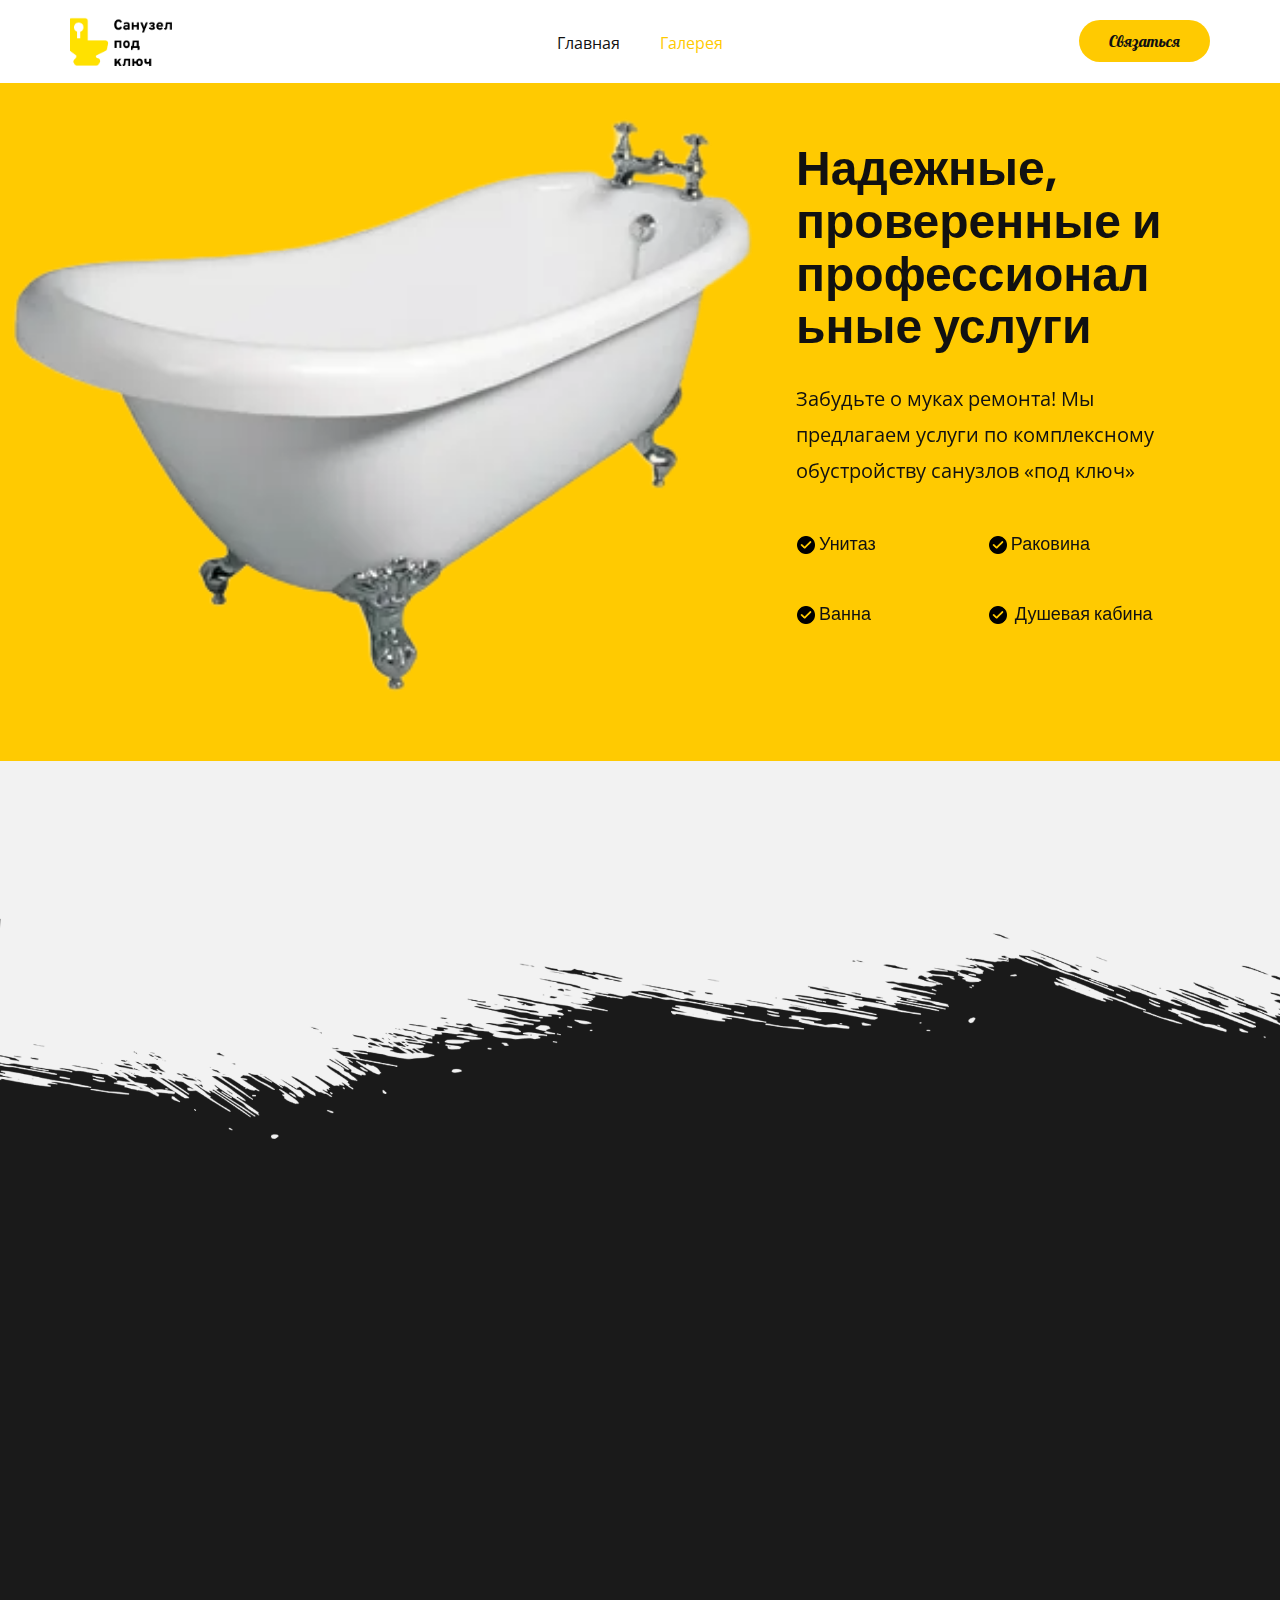
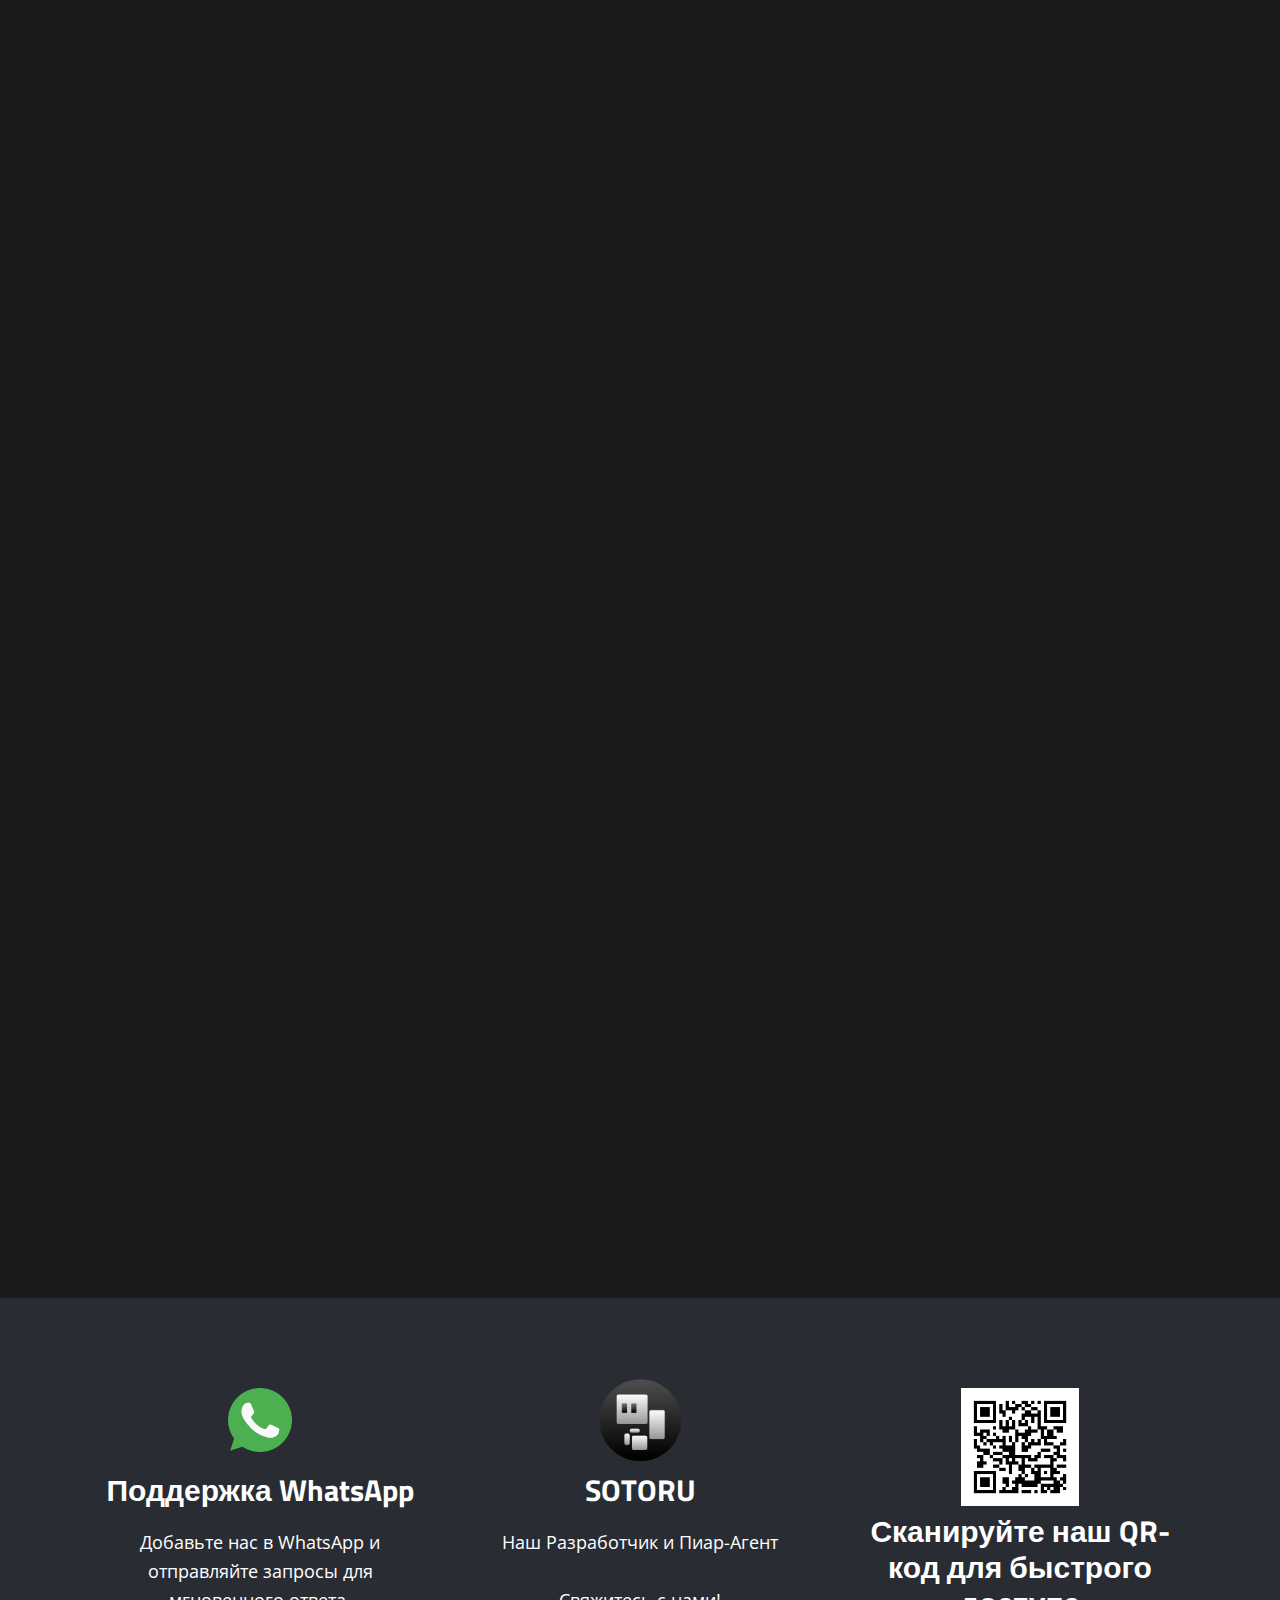
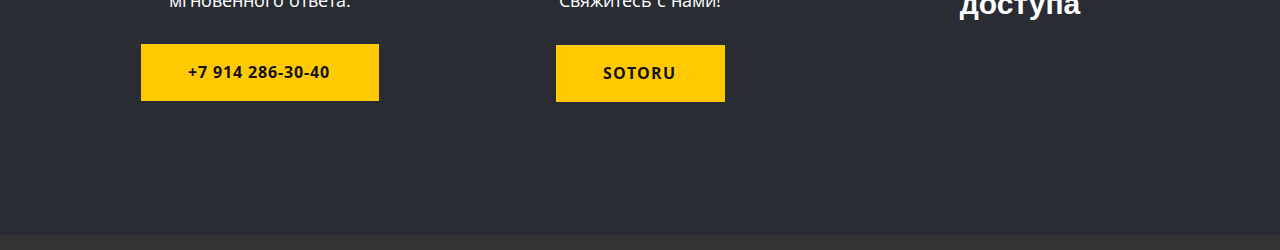
==== commit 14ecb66f: "Update Галерея.html" ====
--- a/Галерея.html
+++ b/Галерея.html
@@ -228,13 +228,6 @@
     
     
     <footer class="u-align-center u-clearfix u-container-align-center u-footer u-grey-80 u-footer" id="sec-d364"><div class="u-clearfix u-sheet u-sheet-1"></div></footer>
-    <section class="u-backlink u-clearfix u-grey-80">
-      <p class="u-text">
-        <span>This site was created with the </span>
-        <a class="u-link" href="https://nicepage.com/" target="_blank" rel="nofollow">
-          <span>Nicepage</span>
-        </a>
-      </p>
-    </section>
+
   
-</body></html>+</body></html>
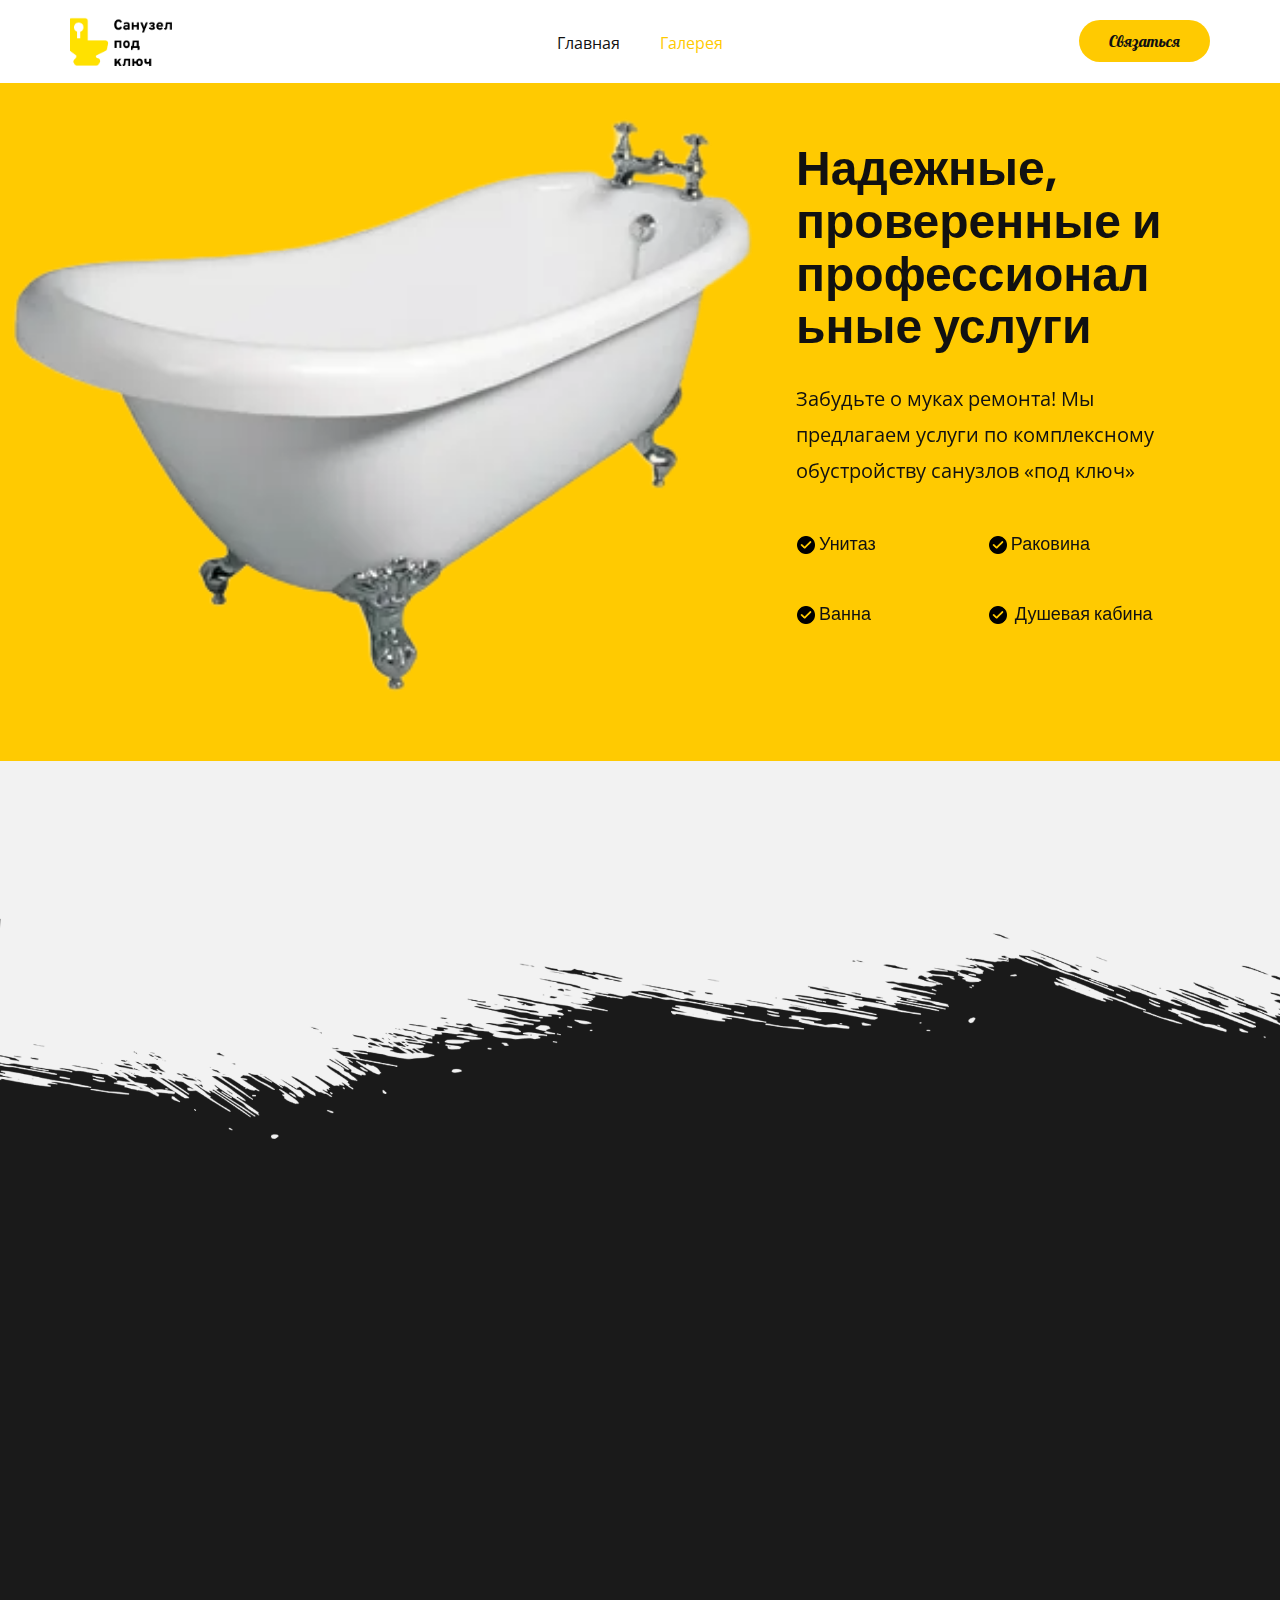
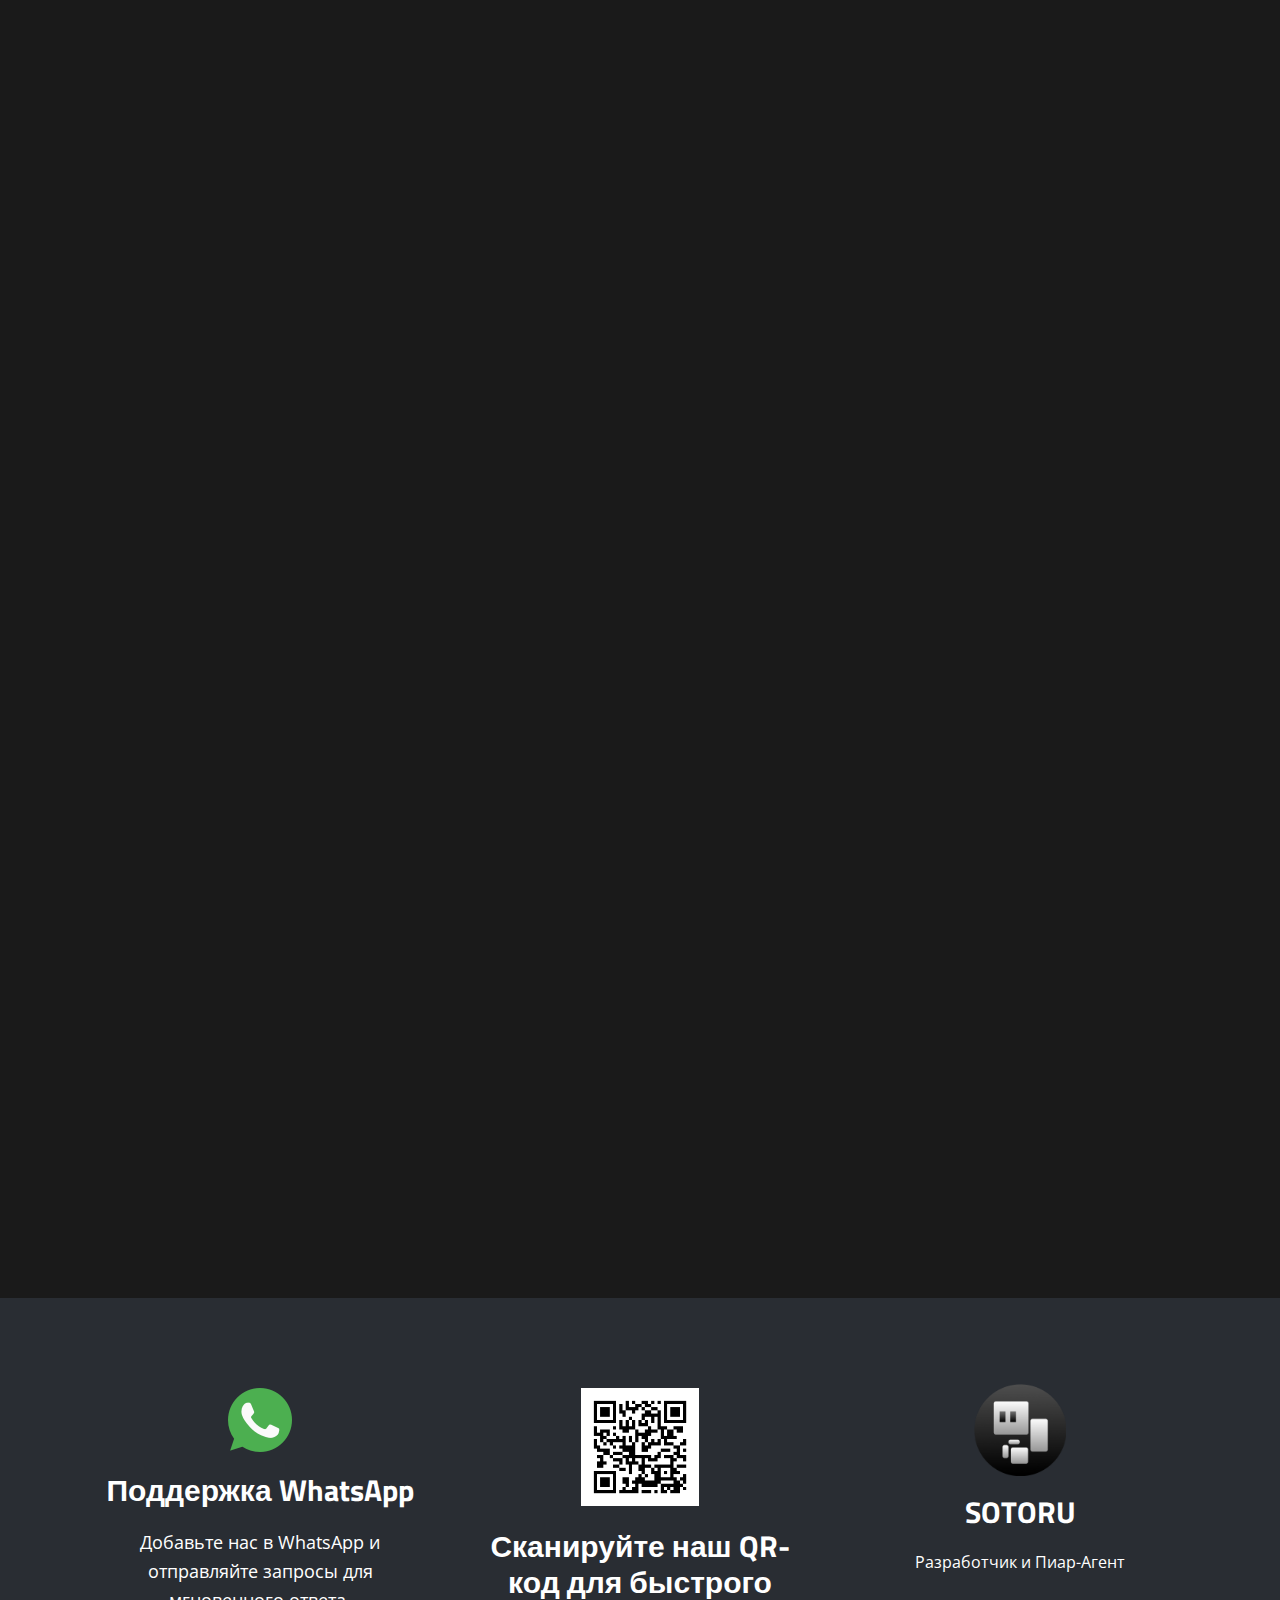
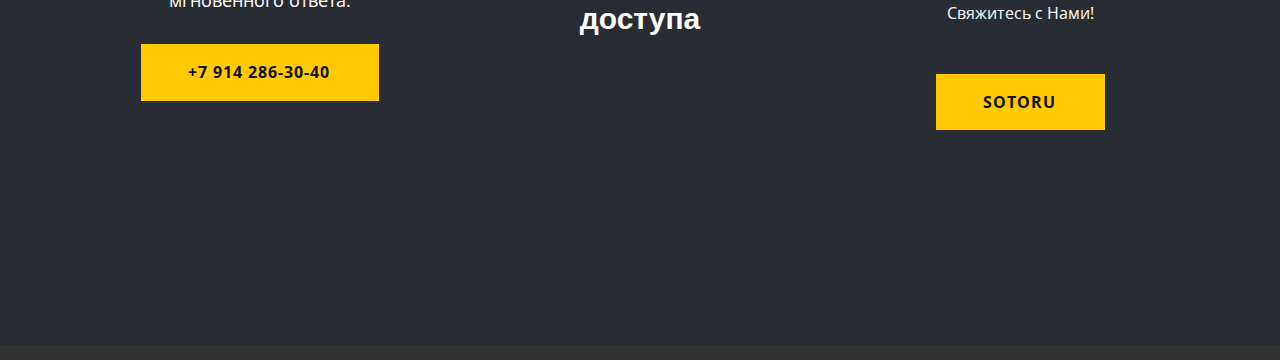
==== commit 004cda2e: "Add files via upload" ====
--- a/Галерея.html
+++ b/Галерея.html
@@ -191,7 +191,7 @@
       </div>
     </section>
     <section class="u-clearfix u-container-align-center u-palette-5-dark-3 u-section-3" id="sec-2678">
-      <div class="u-clearfix u-sheet u-valign-middle-lg u-valign-middle-md u-valign-middle-sm u-valign-middle-xl u-sheet-1">
+      <div class="u-clearfix u-sheet u-valign-middle-lg u-valign-middle-md u-valign-middle-sm u-sheet-1">
         <div class="data-layout-selected u-clearfix u-expanded-width u-layout-wrap u-layout-wrap-1">
           <div class="u-gutter-0 u-layout">
             <div class="u-layout-row">
@@ -205,18 +205,18 @@
               </div>
               <div class="u-container-style u-layout-cell u-shape-rectangle u-size-20 u-size-20-md u-layout-cell-2">
                 <div class="u-container-layout u-valign-top-lg u-valign-top-md u-valign-top-sm u-container-layout-2">
-                  <span class="u-align-center u-file-icon u-icon u-icon-2"><img src="images/Frame14255.png" alt=""></span>
-                  <h4 class="u-align-center u-text u-text-3">SOTORU</h4>
-                  <p class="u-align-center u-text u-text-4">Наш Разработчик и Пиар-Агент<br>
-                    <br>Свяжитесь с нами!
+                  <span class="u-align-center u-file-icon u-icon u-icon-2"><img src="images/qr-code.gif" alt=""></span>
+                  <h4 class="u-align-center u-text u-text-3"> Сканируйте наш QR- код для быстрого доступа</h4>
+                </div>
+              </div>
+              <div class="u-align-center u-container-style u-layout-cell u-size-20 u-size-20-md u-layout-cell-3">
+                <div class="u-container-layout u-valign-top-lg u-valign-top-md u-valign-top-sm u-valign-top-xs u-container-layout-3">
+                  <span class="u-align-center u-file-icon u-icon u-icon-3"><img src="images/Frame14255.png" alt=""></span>
+                  <h4 class="u-align-center u-text u-text-4">SOTORU</h4>
+                  <p class="u-align-center u-text u-text-default-lg u-text-default-md u-text-default-xl u-text-5">Разработчик и Пиар-Агент<br>
+                    <br>Свяжитесь с Нами! 
                   </p>
                   <a href="https://t.me/sotoru_profile" class="u-active-palette-3-light-1 u-btn u-button-style u-custom u-hover-palette-3-light-1 u-palette-3-base u-btn-2" data-animation-name="" data-animation-duration="0" data-animation-delay="0" data-animation-direction="">sOTORU </a>
-                </div>
-              </div>
-              <div class="u-align-center u-container-align-center-lg u-container-align-center-md u-container-align-center-sm u-container-align-center-xl u-container-style u-layout-cell u-size-20 u-size-20-md u-layout-cell-3">
-                <div class="u-container-layout u-valign-top u-container-layout-3">
-                  <span class="u-align-center u-file-icon u-icon u-icon-3"><img src="images/qr-code.gif" alt=""></span>
-                  <h4 class="u-align-center u-text u-text-5"> Сканируйте наш QR- код для быстрого доступа</h4>
                 </div>
               </div>
             </div>
@@ -230,4 +230,4 @@
     <footer class="u-align-center u-clearfix u-container-align-center u-footer u-grey-80 u-footer" id="sec-d364"><div class="u-clearfix u-sheet u-sheet-1"></div></footer>
 
   
-</body></html>
+</body></html>--- a/Галерея.css
+++ b/Галерея.css
@@ -968,7 +968,7 @@
 }
 
 .u-section-3 .u-sheet-1 {
-  min-height: 537px;
+  min-height: 647px;
 }
 
 .u-section-3 .u-layout-wrap-1 {
@@ -1018,20 +1018,39 @@
 }
 
 .u-section-3 .u-icon-2 {
-  width: 82px;
-  height: 82px;
-  margin: 21px auto 0;
+  width: 118px;
+  height: 118px;
+  margin: 30px auto 0;
   padding: 0;
 }
 
 .u-section-3 .u-text-3 {
   font-weight: 700;
-  margin: 11px 30px 0;
+  margin: 22px 30px 0;
+}
+
+.u-section-3 .u-layout-cell-3 {
+  min-height: 417px;
+}
+
+.u-section-3 .u-container-layout-3 {
+  padding: 4px 30px 0;
+}
+
+.u-section-3 .u-icon-3 {
+  width: 92px;
+  height: 92px;
+  margin: 22px auto 0;
+  padding: 0;
 }
 
 .u-section-3 .u-text-4 {
-  font-size: 1.125rem;
-  margin: 20px 30px 0;
+  font-weight: 700;
+  margin: 18px 0 0;
+}
+
+.u-section-3 .u-text-5 {
+  margin: 20px auto 0;
 }
 
 .u-section-3 .u-btn-2 {
@@ -1039,28 +1058,8 @@
   letter-spacing: 1px;
   background-image: none;
   font-weight: 700;
-  margin: 31px auto 0;
+  margin: 47px auto 0;
   padding: 17px 49px 17px 47px;
-}
-
-.u-section-3 .u-layout-cell-3 {
-  min-height: 417px;
-}
-
-.u-section-3 .u-container-layout-3 {
-  padding: 30px;
-}
-
-.u-section-3 .u-icon-3 {
-  width: 118px;
-  height: 118px;
-  margin: 0 auto;
-  padding: 0;
-}
-
-.u-section-3 .u-text-5 {
-  font-weight: 700;
-  margin: 7px 0 0;
 }
 
 @media (max-width: 1199px) {
@@ -1091,11 +1090,6 @@
     margin-right: 0;
   }
 
-  .u-section-3 .u-text-4 {
-    margin-left: 0;
-    margin-right: 0;
-  }
-
   .u-section-3 .u-layout-cell-3 {
     min-height: 344px;
   }
@@ -1114,14 +1108,6 @@
     min-height: 314px;
   }
 
-  .u-section-3 .u-text-3 {
-    width: auto;
-  }
-
-  .u-section-3 .u-text-4 {
-    width: auto;
-  }
-
   .u-section-3 .u-layout-cell-3 {
     min-height: 100px;
   }
@@ -1173,26 +1159,8 @@
     min-height: 396px;
   }
 
-  .u-section-3 .u-icon-2 {
-    margin-top: 20px;
-  }
-
-  .u-section-3 .u-text-3 {
-    margin-top: 12px;
-  }
-
-  .u-section-3 .u-layout-cell-3 {
-    min-height: 319px;
-  }
-
   .u-section-3 .u-container-layout-3 {
     padding-left: 0;
     padding-right: 0;
   }
-
-  .u-section-3 .u-text-5 {
-    width: auto;
-    margin-top: 30px;
-    margin-left: 20px;
-  }
 }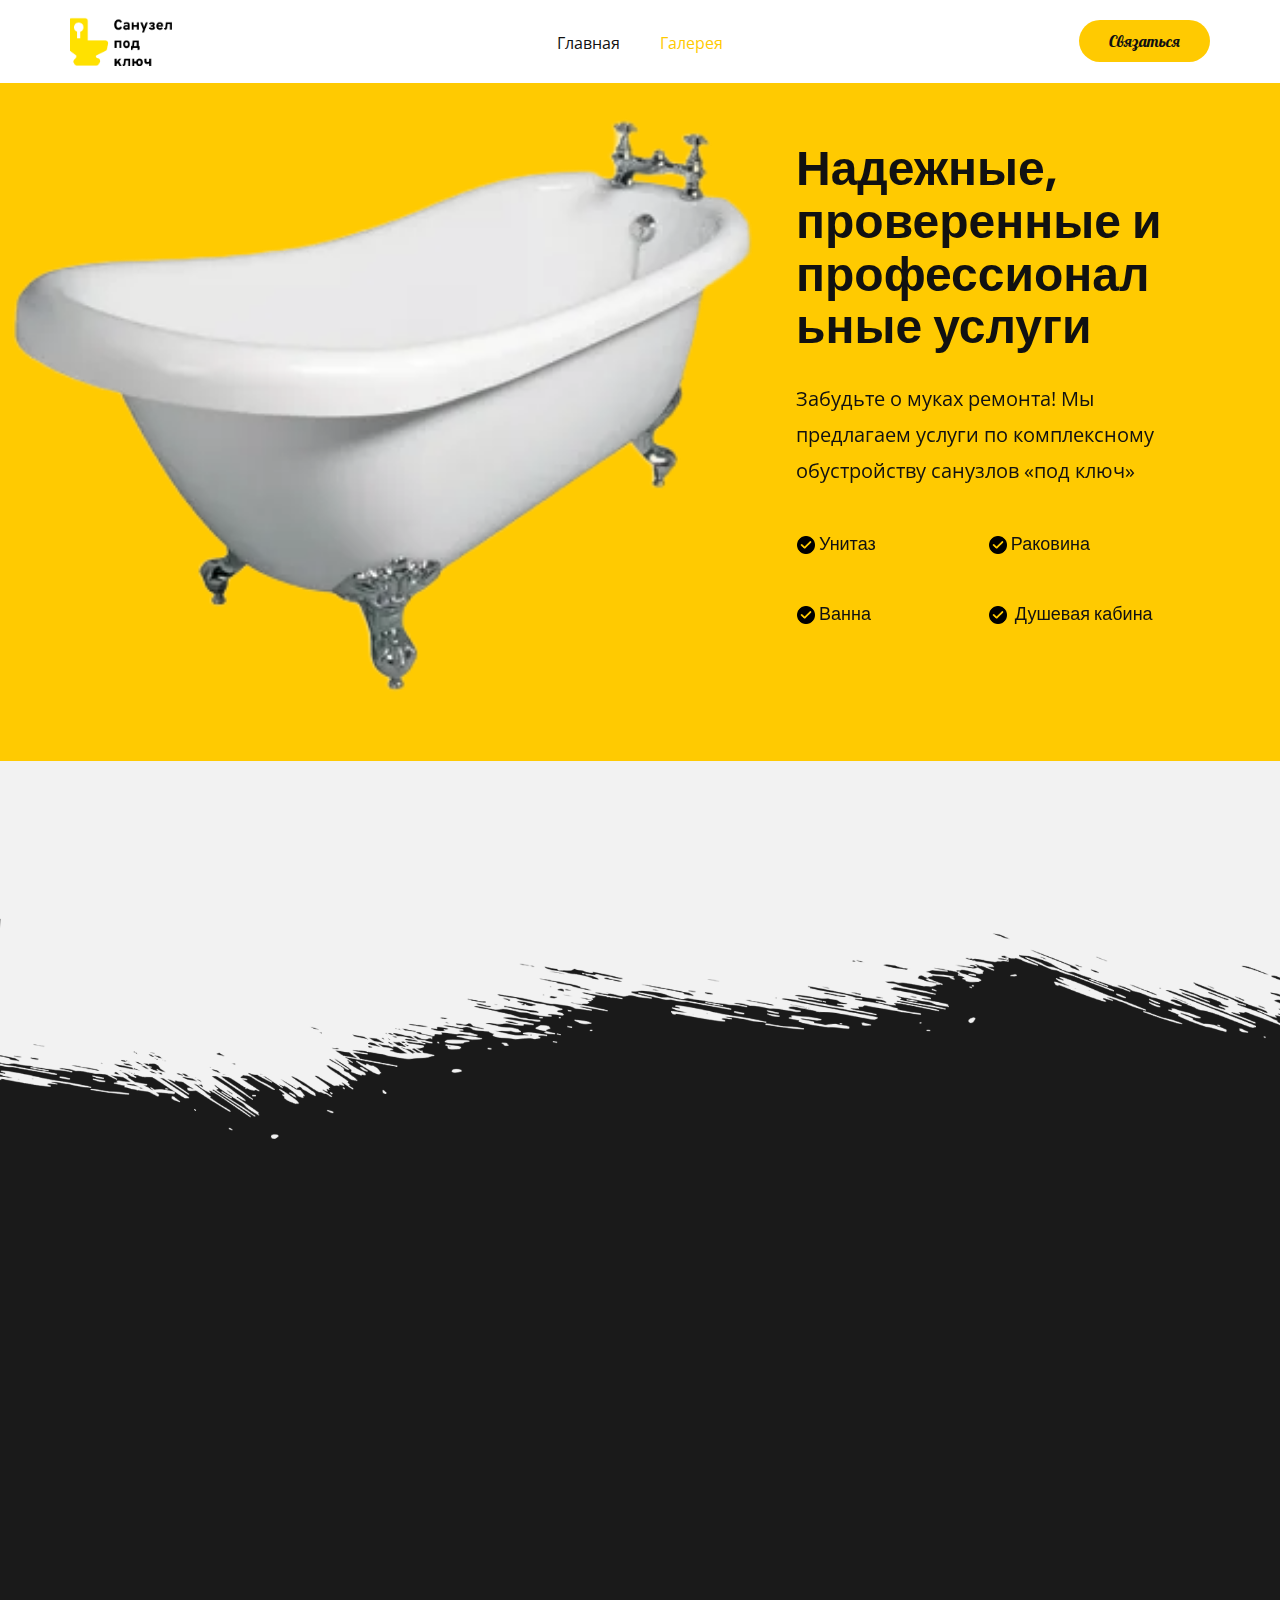
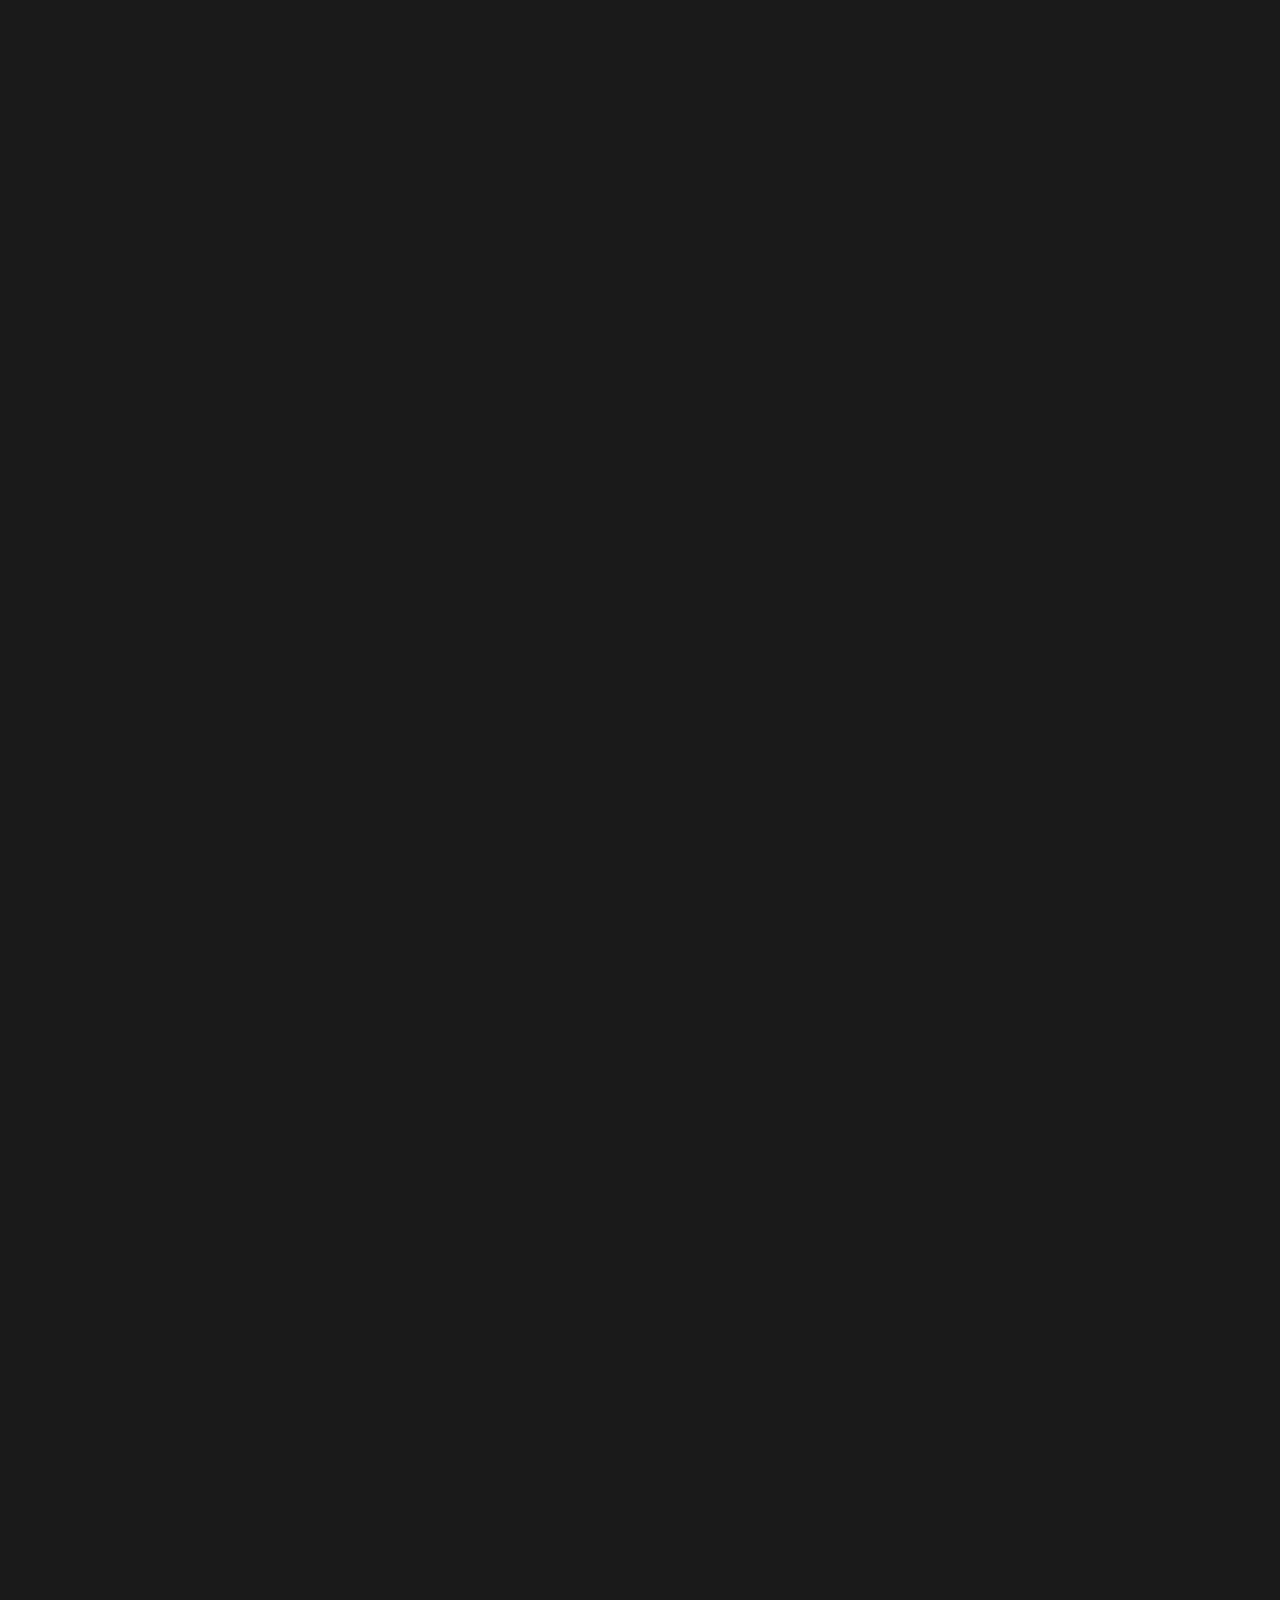
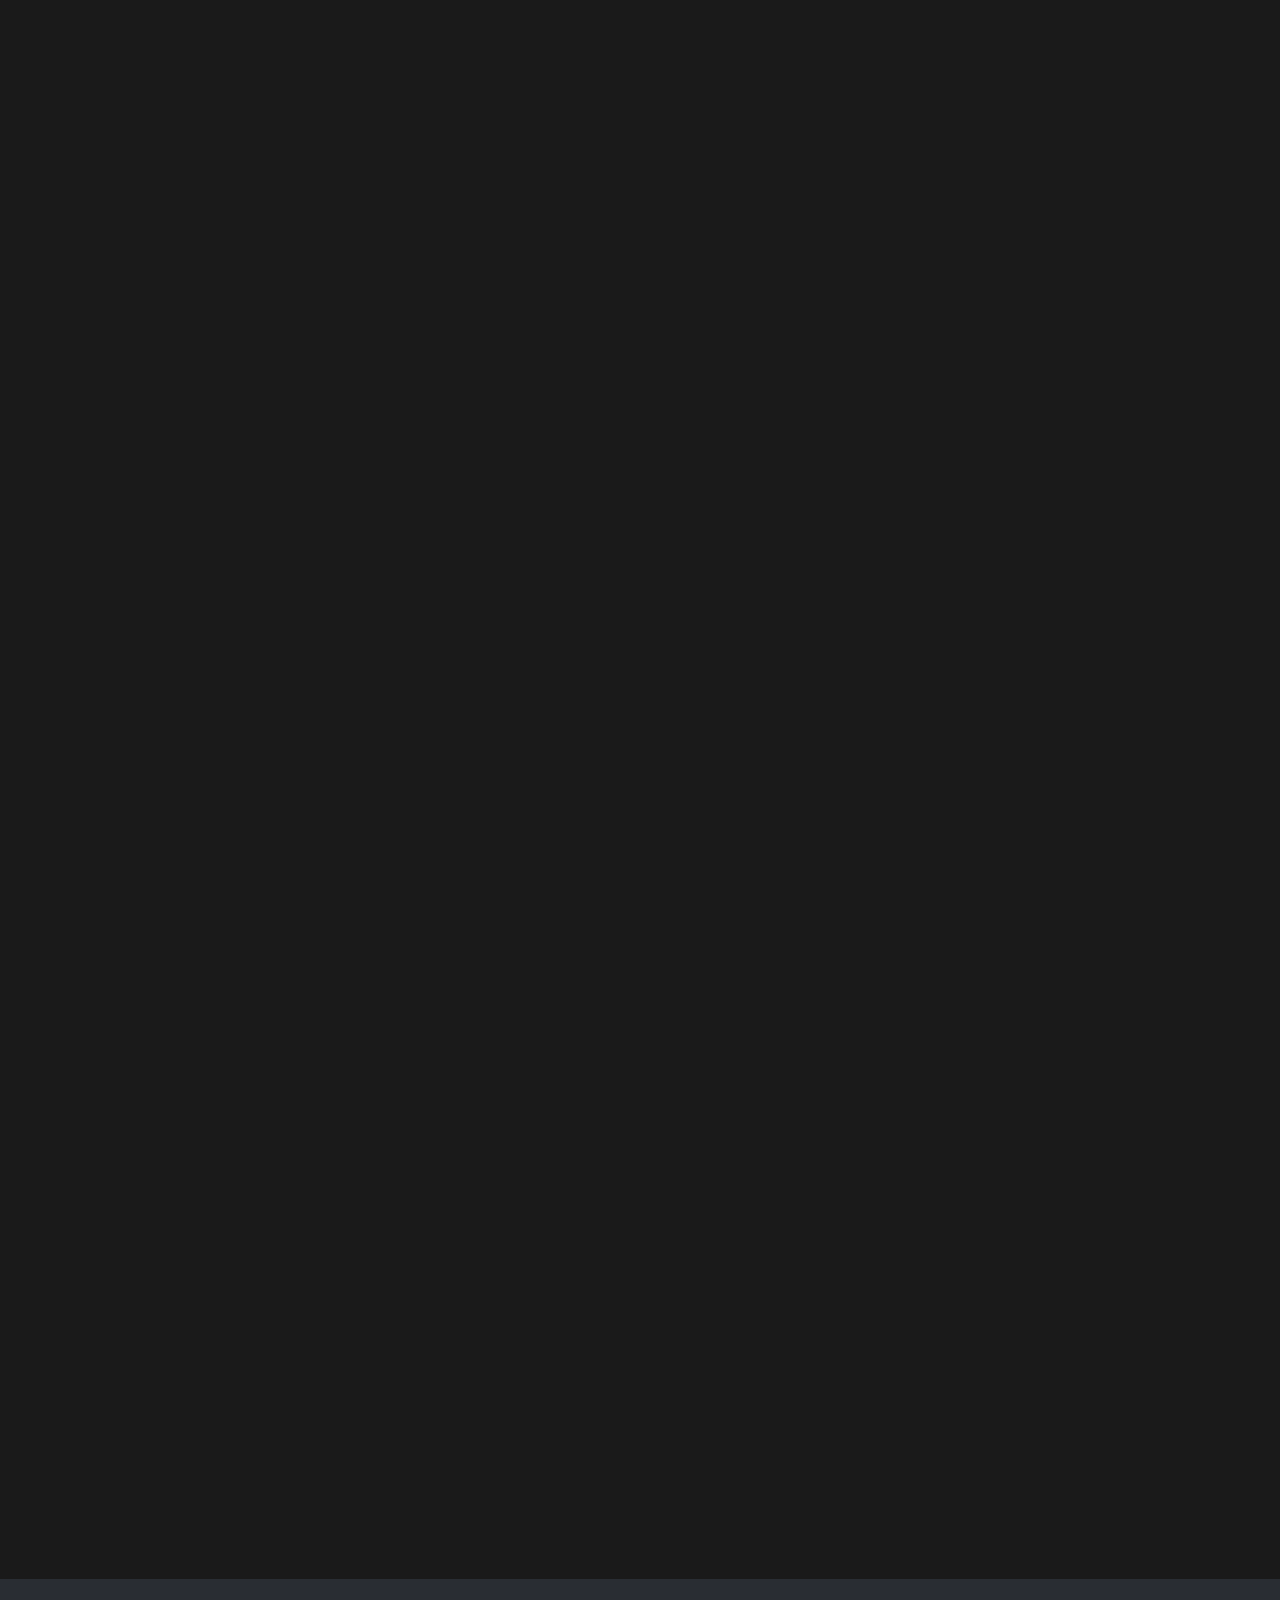
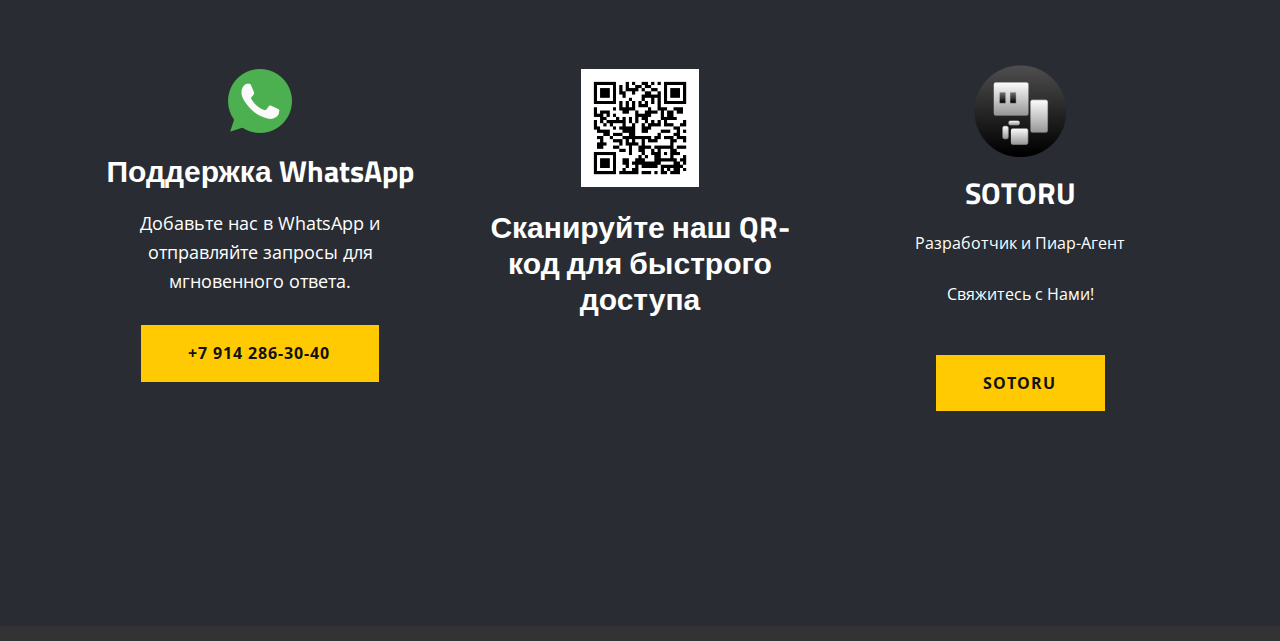
==== commit e0851bc5: "Update Галерея.html" ====
--- a/Галерея.html
+++ b/Галерея.html
@@ -58,6 +58,15 @@
         </nav>
         <a href="https://wa.me/79142863040?text=%D0%97%D0%B4%D1%80%D0%B0%D0%B2%D1%81%D1%82%D0%B2%D1%83%D0%B9%D1%82%D0%B5!%20%F0%9F%91%8B%20%D0%A5%D0%BE%D1%87%D1%83%20%D0%B7%D0%B0%D0%BA%D0%B0%D0%B7%D0%B0%D1%82%D1%8C" class="u-align-center u-border-none u-btn u-btn-round u-button-style u-custom-font u-font-lobster u-hover-palette-1-dark-1 u-palette-3-base u-radius-50 u-text-active-white u-btn-1">Связаться</a>
       </div></header>
+	  <!-- Google tag (gtag.js) -->
+<script async src="https://www.googletagmanager.com/gtag/js?id=G-DPNM1YPQW3"></script>
+<script>
+  window.dataLayer = window.dataLayer || [];
+  function gtag(){dataLayer.push(arguments);}
+  gtag('js', new Date());
+
+  gtag('config', 'G-DPNM1YPQW3');
+</script>
     <section class="u-align-center u-clearfix u-container-align-center u-palette-3-base u-valign-middle u-section-1" id="sec-9eb9">
       <div class="data-layout-selected u-clearfix u-gutter-0 u-layout-wrap u-layout-wrap-1">
         <div class="u-gutter-0 u-layout">
@@ -187,6 +196,109 @@
               <a href="https://wa.me/79142863040?text=%D0%97%D0%B4%D1%80%D0%B0%D0%B2%D1%81%D1%82%D1%83%D0%B9%D1%82%D0%B5%2C%20" class="u-border-1 u-border-active-black u-border-hover-black u-border-no-left u-border-no-right u-border-no-top u-border-palette-3-base u-bottom-left-radius-0 u-bottom-right-radius-0 u-btn u-button-style u-none u-radius-0 u-text-active-black u-text-body-color u-text-hover-black u-top-left-radius-0 u-top-right-radius-0 u-btn-9">более</a>
             </div>
           </div>
+
+          <div class="u-container-align-center u-container-style u-list-item u-repeater-item u-shape-rectangle u-video-cover u-white u-list-item-9" data-animation-name="customAnimationIn" data-animation-duration="1500">
+            <div class="u-container-layout u-similar-container u-container-layout-10">
+              <img class="u-expanded-width u-image u-image-default u-image-10" src="images/WhatsApp Image 2025-04-11 at 10.30.02 (1).jpeg" alt="" data-image-width="1024" data-image-height="1024" data-animation-name="customAnimationIn" data-animation-duration="1500" data-animation-delay="500">
+              <a href="https://wa.me/79142863040?text=%D0%97%D0%B4%D1%80%D0%B0%D0%B2%D1%81%D1%82%D1%83%D0%B9%D1%82%D0%B5%2C%20" class="u-border-1 u-border-active-black u-border-hover-black u-border-no-left u-border-no-right u-border-no-top u-border-palette-3-base u-bottom-left-radius-0 u-bottom-right-radius-0 u-btn u-button-style u-none u-radius-0 u-text-active-black u-text-body-color u-text-hover-black u-top-left-radius-0 u-top-right-radius-0 u-btn-9">более</a>
+            </div>
+          </div>
+
+          <div class="u-container-align-center u-container-style u-list-item u-repeater-item u-shape-rectangle u-video-cover u-white u-list-item-9" data-animation-name="customAnimationIn" data-animation-duration="1500">
+            <div class="u-container-layout u-similar-container u-container-layout-10">
+              <img class="u-expanded-width u-image u-image-default u-image-10" src="images/WhatsApp Image 2025-04-11 at 10.30.02.jpeg" alt="" data-image-width="1024" data-image-height="1024" data-animation-name="customAnimationIn" data-animation-duration="1500" data-animation-delay="500">
+              <a href="https://wa.me/79142863040?text=%D0%97%D0%B4%D1%80%D0%B0%D0%B2%D1%81%D1%82%D1%83%D0%B9%D1%82%D0%B5%2C%20" class="u-border-1 u-border-active-black u-border-hover-black u-border-no-left u-border-no-right u-border-no-top u-border-palette-3-base u-bottom-left-radius-0 u-bottom-right-radius-0 u-btn u-button-style u-none u-radius-0 u-text-active-black u-text-body-color u-text-hover-black u-top-left-radius-0 u-top-right-radius-0 u-btn-9">более</a>
+            </div>
+          </div>
+
+          
+          <div class="u-container-align-center u-container-style u-list-item u-repeater-item u-shape-rectangle u-video-cover u-white u-list-item-9" data-animation-name="customAnimationIn" data-animation-duration="1500">
+            <div class="u-container-layout u-similar-container u-container-layout-10">
+              <img class="u-expanded-width u-image u-image-default u-image-10" src="images/WhatsApp Image 2025-04-11 at 10.30.03.jpeg." alt="" data-image-width="1024" data-image-height="1024" data-animation-name="customAnimationIn" data-animation-duration="1500" data-animation-delay="500">
+              <a href="https://wa.me/79142863040?text=%D0%97%D0%B4%D1%80%D0%B0%D0%B2%D1%81%D1%82%D1%83%D0%B9%D1%82%D0%B5%2C%20" class="u-border-1 u-border-active-black u-border-hover-black u-border-no-left u-border-no-right u-border-no-top u-border-palette-3-base u-bottom-left-radius-0 u-bottom-right-radius-0 u-btn u-button-style u-none u-radius-0 u-text-active-black u-text-body-color u-text-hover-black u-top-left-radius-0 u-top-right-radius-0 u-btn-9">более</a>
+            </div>
+          </div>
+
+          
+          <div class="u-container-align-center u-container-style u-list-item u-repeater-item u-shape-rectangle u-video-cover u-white u-list-item-9" data-animation-name="customAnimationIn" data-animation-duration="1500">
+            <div class="u-container-layout u-similar-container u-container-layout-10">
+              <img class="u-expanded-width u-image u-image-default u-image-10" src="images/WhatsApp Image 2025-04-11 at 10.30.04.jpeg" alt="" data-image-width="1024" data-image-height="1024" data-animation-name="customAnimationIn" data-animation-duration="1500" data-animation-delay="500">
+              <a href="https://wa.me/79142863040?text=%D0%97%D0%B4%D1%80%D0%B0%D0%B2%D1%81%D1%82%D1%83%D0%B9%D1%82%D0%B5%2C%20" class="u-border-1 u-border-active-black u-border-hover-black u-border-no-left u-border-no-right u-border-no-top u-border-palette-3-base u-bottom-left-radius-0 u-bottom-right-radius-0 u-btn u-button-style u-none u-radius-0 u-text-active-black u-text-body-color u-text-hover-black u-top-left-radius-0 u-top-right-radius-0 u-btn-9">более</a>
+            </div>
+          </div>
+
+          
+          <div class="u-container-align-center u-container-style u-list-item u-repeater-item u-shape-rectangle u-video-cover u-white u-list-item-9" data-animation-name="customAnimationIn" data-animation-duration="1500">
+            <div class="u-container-layout u-similar-container u-container-layout-10">
+              <img class="u-expanded-width u-image u-image-default u-image-10" src="images/WhatsApp Image 2025-04-11 at 10.30.05 (1).jpeg" alt="" data-image-width="1024" data-image-height="1024" data-animation-name="customAnimationIn" data-animation-duration="1500" data-animation-delay="500">
+              <a href="https://wa.me/79142863040?text=%D0%97%D0%B4%D1%80%D0%B0%D0%B2%D1%81%D1%82%D1%83%D0%B9%D1%82%D0%B5%2C%20" class="u-border-1 u-border-active-black u-border-hover-black u-border-no-left u-border-no-right u-border-no-top u-border-palette-3-base u-bottom-left-radius-0 u-bottom-right-radius-0 u-btn u-button-style u-none u-radius-0 u-text-active-black u-text-body-color u-text-hover-black u-top-left-radius-0 u-top-right-radius-0 u-btn-9">более</a>
+            </div>
+          </div>
+
+          
+          <div class="u-container-align-center u-container-style u-list-item u-repeater-item u-shape-rectangle u-video-cover u-white u-list-item-9" data-animation-name="customAnimationIn" data-animation-duration="1500">
+            <div class="u-container-layout u-similar-container u-container-layout-10">
+              <img class="u-expanded-width u-image u-image-default u-image-10" src="images/WhatsApp Image 2025-04-11 at 10.30.05.jpeg" alt="" data-image-width="1024" data-image-height="1024" data-animation-name="customAnimationIn" data-animation-duration="1500" data-animation-delay="500">
+              <a href="https://wa.me/79142863040?text=%D0%97%D0%B4%D1%80%D0%B0%D0%B2%D1%81%D1%82%D1%83%D0%B9%D1%82%D0%B5%2C%20" class="u-border-1 u-border-active-black u-border-hover-black u-border-no-left u-border-no-right u-border-no-top u-border-palette-3-base u-bottom-left-radius-0 u-bottom-right-radius-0 u-btn u-button-style u-none u-radius-0 u-text-active-black u-text-body-color u-text-hover-black u-top-left-radius-0 u-top-right-radius-0 u-btn-9">более</a>
+            </div>
+          </div>
+
+          
+          <div class="u-container-align-center u-container-style u-list-item u-repeater-item u-shape-rectangle u-video-cover u-white u-list-item-9" data-animation-name="customAnimationIn" data-animation-duration="1500">
+            <div class="u-container-layout u-similar-container u-container-layout-10">
+              <img class="u-expanded-width u-image u-image-default u-image-10" src="images/WhatsApp Image 2025-04-11 at 10.30.06.jpeg" alt="" data-image-width="1024" data-image-height="1024" data-animation-name="customAnimationIn" data-animation-duration="1500" data-animation-delay="500">
+              <a href="https://wa.me/79142863040?text=%D0%97%D0%B4%D1%80%D0%B0%D0%B2%D1%81%D1%82%D1%83%D0%B9%D1%82%D0%B5%2C%20" class="u-border-1 u-border-active-black u-border-hover-black u-border-no-left u-border-no-right u-border-no-top u-border-palette-3-base u-bottom-left-radius-0 u-bottom-right-radius-0 u-btn u-button-style u-none u-radius-0 u-text-active-black u-text-body-color u-text-hover-black u-top-left-radius-0 u-top-right-radius-0 u-btn-9">более</a>
+            </div>
+          </div>
+
+          
+          <div class="u-container-align-center u-container-style u-list-item u-repeater-item u-shape-rectangle u-video-cover u-white u-list-item-9" data-animation-name="customAnimationIn" data-animation-duration="1500">
+            <div class="u-container-layout u-similar-container u-container-layout-10">
+              <img class="u-expanded-width u-image u-image-default u-image-10" src="images/WhatsApp Image 2025-04-11 at 10.30.08 (1).jpeg" alt="" data-image-width="1024" data-image-height="1024" data-animation-name="customAnimationIn" data-animation-duration="1500" data-animation-delay="500">
+              <a href="https://wa.me/79142863040?text=%D0%97%D0%B4%D1%80%D0%B0%D0%B2%D1%81%D1%82%D1%83%D0%B9%D1%82%D0%B5%2C%20" class="u-border-1 u-border-active-black u-border-hover-black u-border-no-left u-border-no-right u-border-no-top u-border-palette-3-base u-bottom-left-radius-0 u-bottom-right-radius-0 u-btn u-button-style u-none u-radius-0 u-text-active-black u-text-body-color u-text-hover-black u-top-left-radius-0 u-top-right-radius-0 u-btn-9">более</a>
+            </div>
+          </div>
+
+          
+          <div class="u-container-align-center u-container-style u-list-item u-repeater-item u-shape-rectangle u-video-cover u-white u-list-item-9" data-animation-name="customAnimationIn" data-animation-duration="1500">
+            <div class="u-container-layout u-similar-container u-container-layout-10">
+              <img class="u-expanded-width u-image u-image-default u-image-10" src="images/WhatsApp Image 2025-04-11 at 10.30.08.jpeg" alt="" data-image-width="1024" data-image-height="1024" data-animation-name="customAnimationIn" data-animation-duration="1500" data-animation-delay="500">
+              <a href="https://wa.me/79142863040?text=%D0%97%D0%B4%D1%80%D0%B0%D0%B2%D1%81%D1%82%D1%83%D0%B9%D1%82%D0%B5%2C%20" class="u-border-1 u-border-active-black u-border-hover-black u-border-no-left u-border-no-right u-border-no-top u-border-palette-3-base u-bottom-left-radius-0 u-bottom-right-radius-0 u-btn u-button-style u-none u-radius-0 u-text-active-black u-text-body-color u-text-hover-black u-top-left-radius-0 u-top-right-radius-0 u-btn-9">более</a>
+            </div>
+          </div>
+
+          
+          <div class="u-container-align-center u-container-style u-list-item u-repeater-item u-shape-rectangle u-video-cover u-white u-list-item-9" data-animation-name="customAnimationIn" data-animation-duration="1500">
+            <div class="u-container-layout u-similar-container u-container-layout-10">
+              <img class="u-expanded-width u-image u-image-default u-image-10" src="images/WhatsApp Image 2025-04-11 at 10.30.09.jpeg" alt="" data-image-width="1024" data-image-height="1024" data-animation-name="customAnimationIn" data-animation-duration="1500" data-animation-delay="500">
+              <a href="https://wa.me/79142863040?text=%D0%97%D0%B4%D1%80%D0%B0%D0%B2%D1%81%D1%82%D1%83%D0%B9%D1%82%D0%B5%2C%20" class="u-border-1 u-border-active-black u-border-hover-black u-border-no-left u-border-no-right u-border-no-top u-border-palette-3-base u-bottom-left-radius-0 u-bottom-right-radius-0 u-btn u-button-style u-none u-radius-0 u-text-active-black u-text-body-color u-text-hover-black u-top-left-radius-0 u-top-right-radius-0 u-btn-9">более</a>
+            </div>
+          </div>
+
+          
+          <div class="u-container-align-center u-container-style u-list-item u-repeater-item u-shape-rectangle u-video-cover u-white u-list-item-9" data-animation-name="customAnimationIn" data-animation-duration="1500">
+            <div class="u-container-layout u-similar-container u-container-layout-10">
+              <img class="u-expanded-width u-image u-image-default u-image-10" src="images/WhatsApp Image 2025-04-11 at 10.30.10.jpeg" alt="" data-image-width="1024" data-image-height="1024" data-animation-name="customAnimationIn" data-animation-duration="1500" data-animation-delay="500">
+              <a href="https://wa.me/79142863040?text=%D0%97%D0%B4%D1%80%D0%B0%D0%B2%D1%81%D1%82%D1%83%D0%B9%D1%82%D0%B5%2C%20" class="u-border-1 u-border-active-black u-border-hover-black u-border-no-left u-border-no-right u-border-no-top u-border-palette-3-base u-bottom-left-radius-0 u-bottom-right-radius-0 u-btn u-button-style u-none u-radius-0 u-text-active-black u-text-body-color u-text-hover-black u-top-left-radius-0 u-top-right-radius-0 u-btn-9">более</a>
+            </div>
+          </div>
+
+          <div class="u-container-align-center u-container-style u-list-item u-repeater-item u-shape-rectangle u-video-cover u-white u-list-item-9" data-animation-name="customAnimationIn" data-animation-duration="1500">
+            <div class="u-container-layout u-similar-container u-container-layout-10">
+              <img class="u-expanded-width u-image u-image-default u-image-10" src="images/WhatsApp Image 2025-04-11 at 10.30.11.jpeg" alt="" data-image-width="1024" data-image-height="1024" data-animation-name="customAnimationIn" data-animation-duration="1500" data-animation-delay="500">
+              <a href="https://wa.me/79142863040?text=%D0%97%D0%B4%D1%80%D0%B0%D0%B2%D1%81%D1%82%D1%83%D0%B9%D1%82%D0%B5%2C%20" class="u-border-1 u-border-active-black u-border-hover-black u-border-no-left u-border-no-right u-border-no-top u-border-palette-3-base u-bottom-left-radius-0 u-bottom-right-radius-0 u-btn u-button-style u-none u-radius-0 u-text-active-black u-text-body-color u-text-hover-black u-top-left-radius-0 u-top-right-radius-0 u-btn-9">более</a>
+            </div>
+          </div>
+          
+          
+          <div class="u-container-align-center u-container-style u-list-item u-repeater-item u-shape-rectangle u-video-cover u-white u-list-item-9" data-animation-name="customAnimationIn" data-animation-duration="1500">
+            <div class="u-container-layout u-similar-container u-container-layout-10">
+              <img class="u-expanded-width u-image u-image-default u-image-10" src="images/WhatsApp Image 2025-04-11 at 10.30.11 (1).jpeg" alt="" data-image-width="1024" data-image-height="1024" data-animation-name="customAnimationIn" data-animation-duration="1500" data-animation-delay="500">
+              <a href="https://wa.me/79142863040?text=%D0%97%D0%B4%D1%80%D0%B0%D0%B2%D1%81%D1%82%D1%83%D0%B9%D1%82%D0%B5%2C%20" class="u-border-1 u-border-active-black u-border-hover-black u-border-no-left u-border-no-right u-border-no-top u-border-palette-3-base u-bottom-left-radius-0 u-bottom-right-radius-0 u-btn u-button-style u-none u-radius-0 u-text-active-black u-text-body-color u-text-hover-black u-top-left-radius-0 u-top-right-radius-0 u-btn-9">более</a>
+            </div>
+          </div>
+          
+
         </div>
       </div>
     </section>
@@ -230,4 +342,4 @@
     <footer class="u-align-center u-clearfix u-container-align-center u-footer u-grey-80 u-footer" id="sec-d364"><div class="u-clearfix u-sheet u-sheet-1"></div></footer>
 
   
-</body></html>+</body></html>
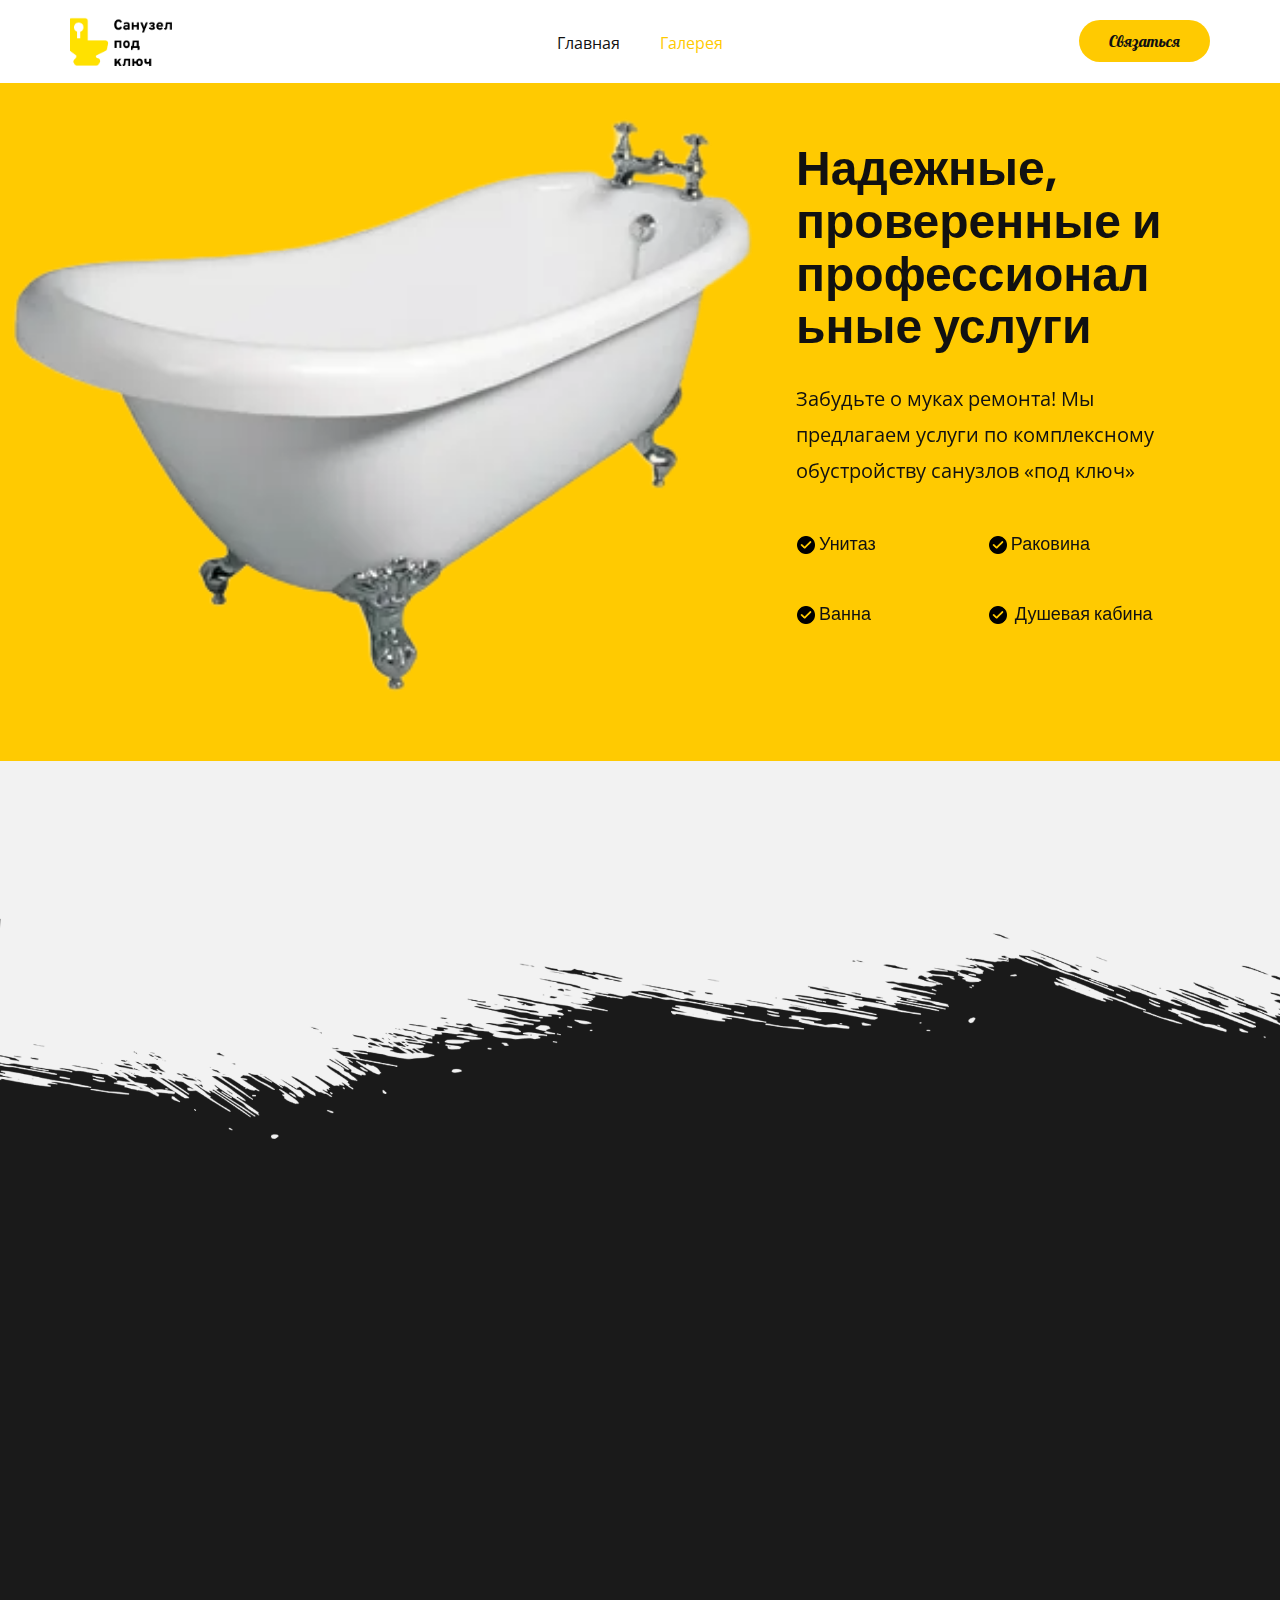
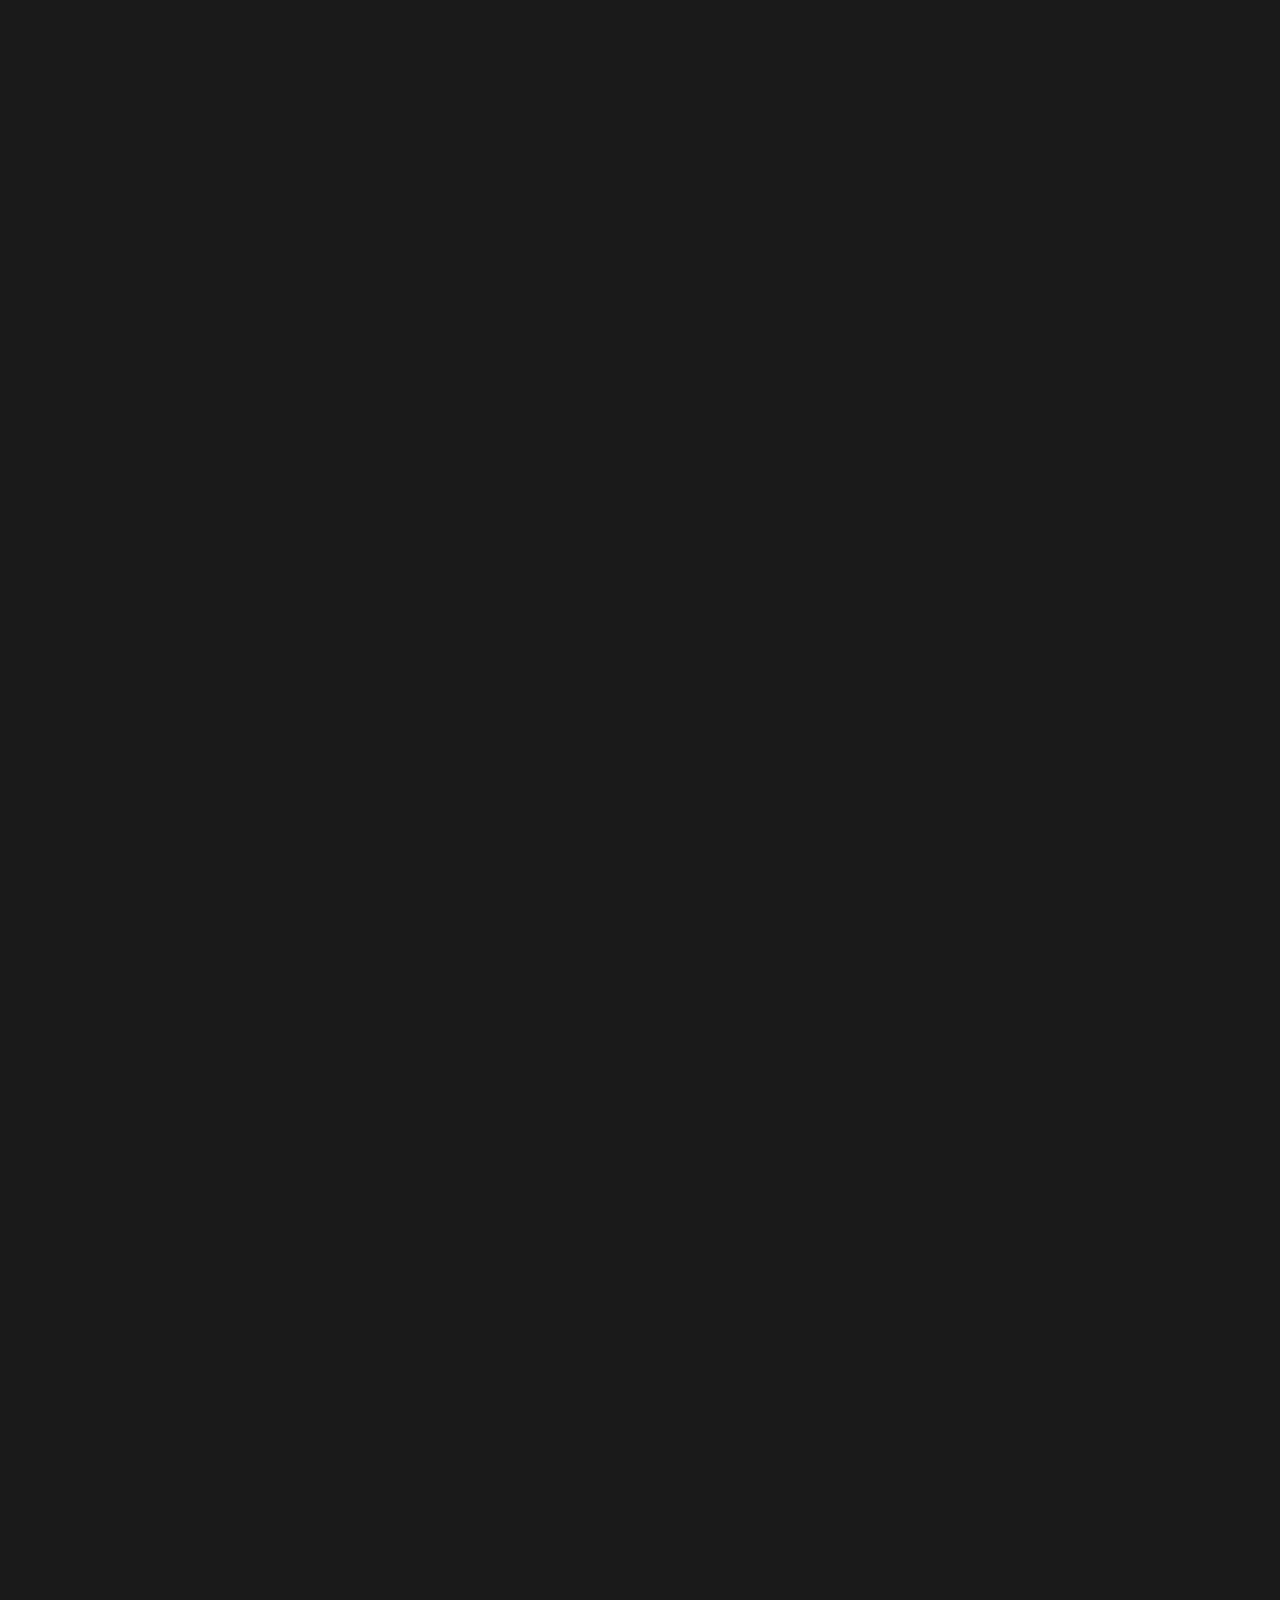
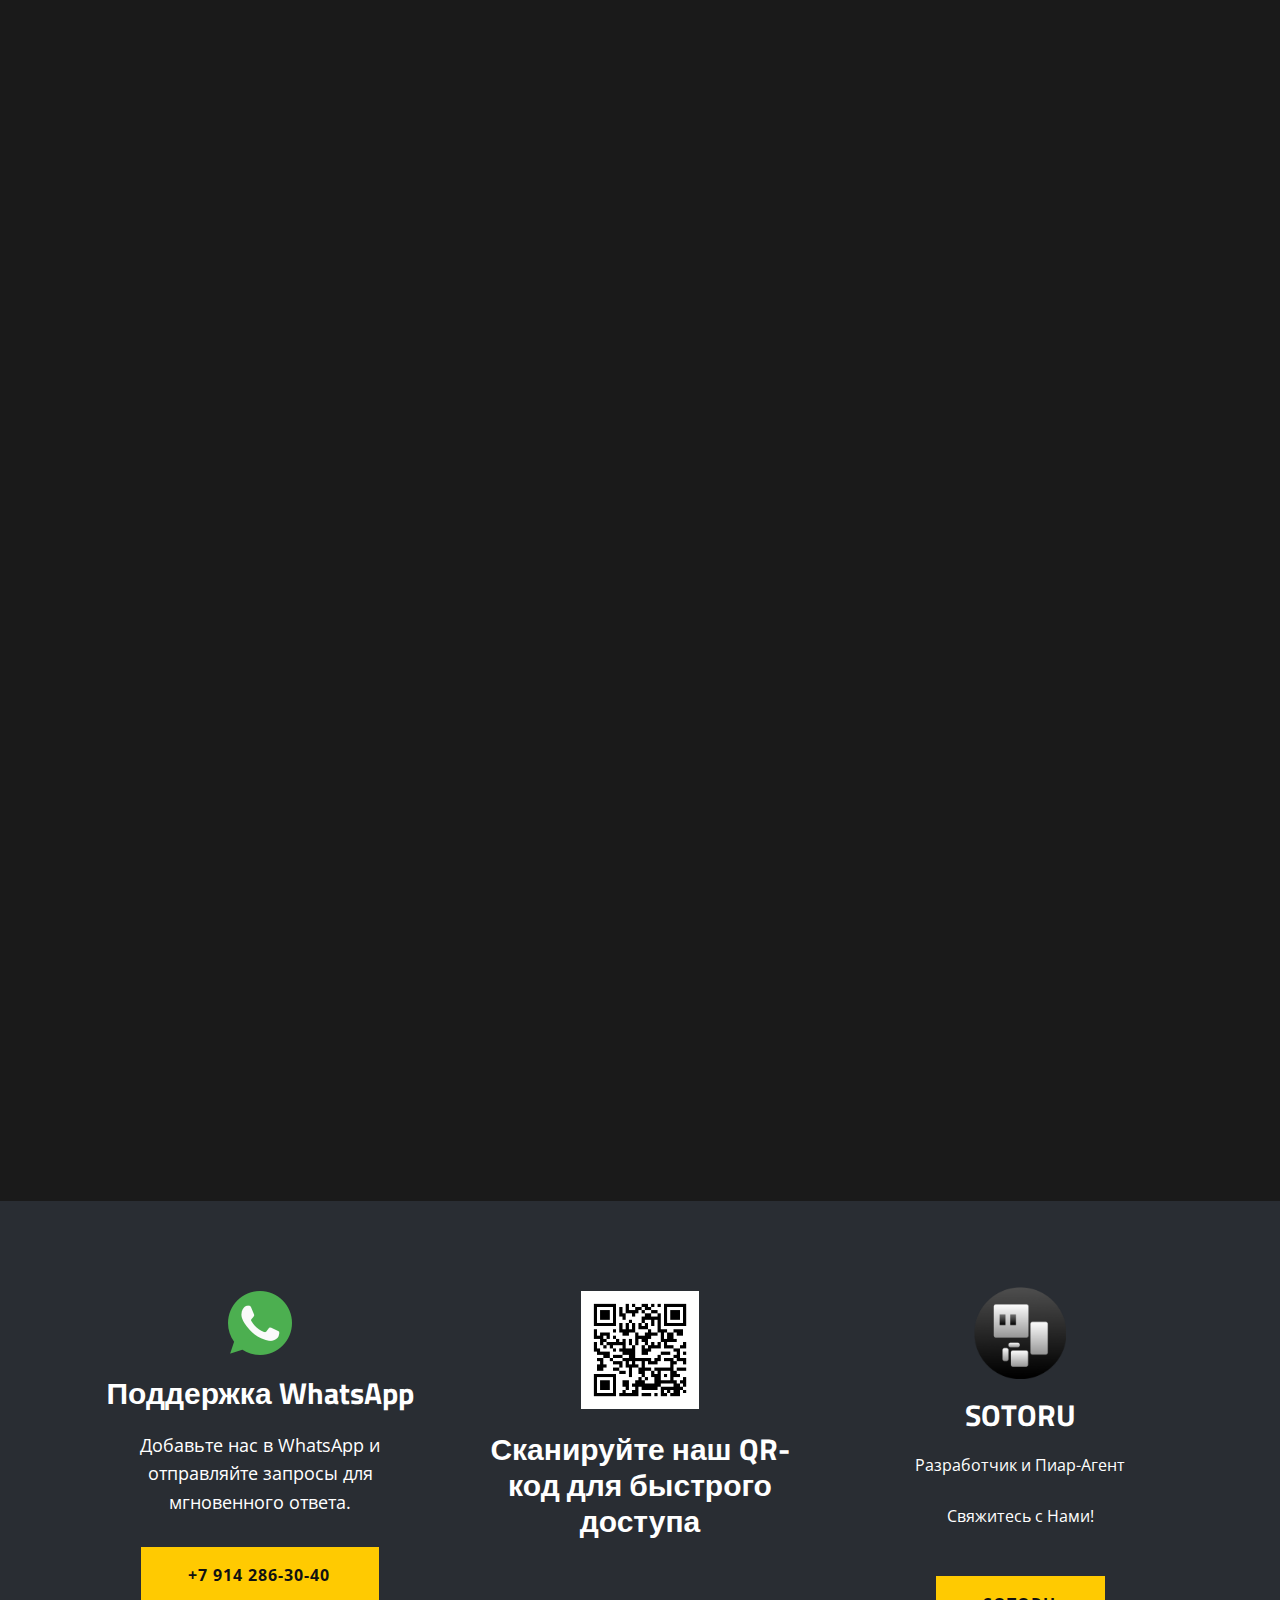
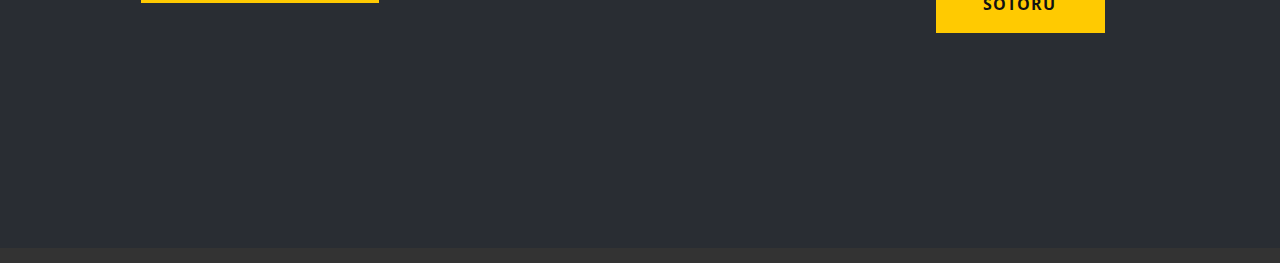
==== commit f6774ab0: "Update Галерея.html" ====
--- a/Галерея.html
+++ b/Галерея.html
@@ -289,15 +289,8 @@
               <a href="https://wa.me/79142863040?text=%D0%97%D0%B4%D1%80%D0%B0%D0%B2%D1%81%D1%82%D1%83%D0%B9%D1%82%D0%B5%2C%20" class="u-border-1 u-border-active-black u-border-hover-black u-border-no-left u-border-no-right u-border-no-top u-border-palette-3-base u-bottom-left-radius-0 u-bottom-right-radius-0 u-btn u-button-style u-none u-radius-0 u-text-active-black u-text-body-color u-text-hover-black u-top-left-radius-0 u-top-right-radius-0 u-btn-9">более</a>
             </div>
           </div>
-          
-          
-          <div class="u-container-align-center u-container-style u-list-item u-repeater-item u-shape-rectangle u-video-cover u-white u-list-item-9" data-animation-name="customAnimationIn" data-animation-duration="1500">
-            <div class="u-container-layout u-similar-container u-container-layout-10">
-              <img class="u-expanded-width u-image u-image-default u-image-10" src="images/WhatsApp Image 2025-04-11 at 10.30.11 (1).jpeg" alt="" data-image-width="1024" data-image-height="1024" data-animation-name="customAnimationIn" data-animation-duration="1500" data-animation-delay="500">
-              <a href="https://wa.me/79142863040?text=%D0%97%D0%B4%D1%80%D0%B0%D0%B2%D1%81%D1%82%D1%83%D0%B9%D1%82%D0%B5%2C%20" class="u-border-1 u-border-active-black u-border-hover-black u-border-no-left u-border-no-right u-border-no-top u-border-palette-3-base u-bottom-left-radius-0 u-bottom-right-radius-0 u-btn u-button-style u-none u-radius-0 u-text-active-black u-text-body-color u-text-hover-black u-top-left-radius-0 u-top-right-radius-0 u-btn-9">более</a>
-            </div>
-          </div>
-          
+
+       
 
         </div>
       </div>
